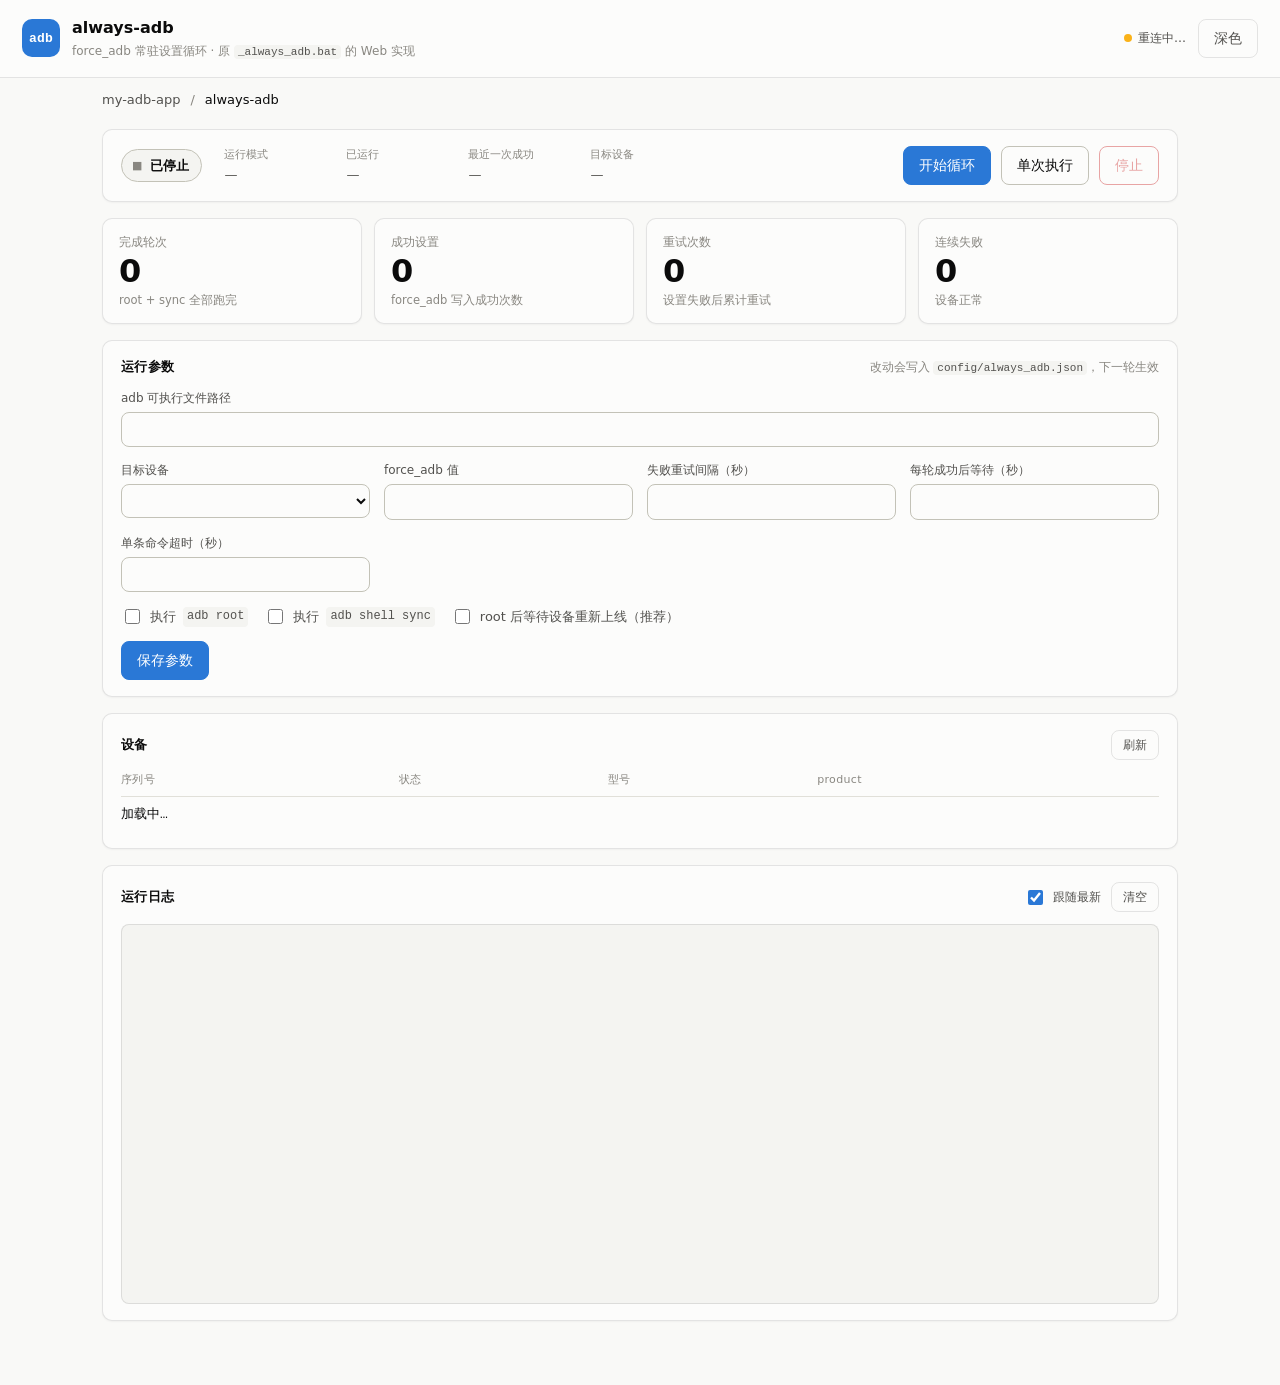
==== static/always-adb.html @ 348bc4cc "Initialize ADB Tool Studio" ====
<!doctype html>
<html lang="zh-CN" data-theme="">
<head>
<meta charset="utf-8">
<meta name="viewport" content="width=device-width, initial-scale=1">
<title>always-adb · my-adb-app</title>
<link rel="stylesheet" href="/static/style.css">
</head>
<body>

<header class="topbar">
  <div class="brand">
    <a class="brand-mark" href="/" aria-label="返回首页">adb</a>
    <div class="brand-text">
      <h1>always-adb</h1>
      <p class="sub">force_adb 常驻设置循环 · 原 <code>_always_adb.bat</code> 的 Web 实现</p>
    </div>
  </div>
  <div class="topbar-right">
    <span id="conn" class="conn" data-state="connecting">
      <span class="conn-dot" aria-hidden="true"></span><span id="conn-text">连接中…</span>
    </span>
    <button id="theme" class="btn ghost" type="button" aria-label="切换浅色/深色主题">深色</button>
  </div>
</header>

<nav class="crumb">
  <a href="/">my-adb-app</a>
  <span class="sep">/</span>
  <span>always-adb</span>
</nav>

<main>

  <section class="card status-card">
    <div class="status-main">
      <span id="badge" class="badge" data-tone="idle" aria-live="polite">
        <span class="badge-icon" aria-hidden="true">■</span><span class="badge-text">已停止</span>
      </span>
      <dl class="meta">
        <div><dt>运行模式</dt><dd id="meta-mode">—</dd></div>
        <div><dt>已运行</dt><dd id="meta-uptime">—</dd></div>
        <div><dt>最近一次成功</dt><dd id="meta-last">—</dd></div>
        <div><dt>目标设备</dt><dd id="meta-target">—</dd></div>
      </dl>
    </div>
    <div class="actions">
      <button id="btn-start" class="btn primary" type="button">开始循环</button>
      <button id="btn-once" class="btn" type="button">单次执行</button>
      <button id="btn-stop" class="btn danger" type="button" disabled>停止</button>
    </div>
  </section>

  <section class="kpis" aria-label="运行统计">
    <div class="kpi">
      <span class="kpi-label">完成轮次</span>
      <span class="kpi-value" id="kpi-rounds">0</span>
      <span class="kpi-hint">root + sync 全部跑完</span>
    </div>
    <div class="kpi">
      <span class="kpi-label">成功设置</span>
      <span class="kpi-value" id="kpi-ok">0</span>
      <span class="kpi-hint">force_adb 写入成功次数</span>
    </div>
    <div class="kpi">
      <span class="kpi-label">重试次数</span>
      <span class="kpi-value" id="kpi-retries">0</span>
      <span class="kpi-hint">设置失败后累计重试</span>
    </div>
    <div class="kpi" id="kpi-fail-tile">
      <span class="kpi-label">连续失败</span>
      <span class="kpi-value" id="kpi-fails">0</span>
      <span class="kpi-hint" id="kpi-fails-hint">设备正常</span>
    </div>
  </section>

  <section class="card">
    <div class="card-head">
      <h2>运行参数</h2>
      <span class="card-note">改动会写入 <code>config/always_adb.json</code>，下一轮生效</span>
    </div>
    <form id="config-form" class="config-grid">
      <label class="field span-2">
        <span class="field-label">adb 可执行文件路径</span>
        <input id="cfg-adb" type="text" autocomplete="off" spellcheck="false">
      </label>

      <label class="field">
        <span class="field-label">目标设备</span>
        <select id="cfg-serial"></select>
      </label>

      <label class="field">
        <span class="field-label">force_adb 值</span>
        <input id="cfg-value" type="text" inputmode="numeric" autocomplete="off">
      </label>

      <label class="field">
        <span class="field-label">失败重试间隔（秒）</span>
        <input id="cfg-retry" type="number" min="0.1" max="600" step="0.1">
      </label>

      <label class="field">
        <span class="field-label">每轮成功后等待（秒）</span>
        <input id="cfg-wait" type="number" min="0" max="86400" step="1">
      </label>

      <label class="field">
        <span class="field-label">单条命令超时（秒）</span>
        <input id="cfg-timeout" type="number" min="1" max="3600" step="1">
      </label>

      <div class="field checks span-2">
        <label class="check"><input id="cfg-doroot" type="checkbox"> 执行 <code>adb root</code></label>
        <label class="check"><input id="cfg-dosync" type="checkbox"> 执行 <code>adb shell sync</code></label>
        <label class="check"><input id="cfg-waitroot" type="checkbox"> root 后等待设备重新上线（推荐）</label>
      </div>

      <div class="form-actions span-2">
        <button class="btn primary" type="submit">保存参数</button>
        <span id="cfg-status" class="form-status" role="status"></span>
      </div>
    </form>
  </section>

  <section class="card">
    <div class="card-head">
      <h2>设备</h2>
      <button id="btn-refresh" class="btn ghost small" type="button">刷新</button>
    </div>
    <div class="table-wrap">
      <table class="devices">
        <thead>
          <tr><th>序列号</th><th>状态</th><th>型号</th><th>product</th></tr>
        </thead>
        <tbody id="device-rows">
          <tr><td colspan="4" class="empty">加载中…</td></tr>
        </tbody>
      </table>
    </div>
  </section>

  <section class="card log-card">
    <div class="card-head">
      <h2>运行日志</h2>
      <div class="card-tools">
        <label class="check small"><input id="follow" type="checkbox" checked> 跟随最新</label>
        <button id="btn-clear" class="btn ghost small" type="button">清空</button>
      </div>
    </div>
    <div id="log" class="log" role="log" aria-label="运行日志"></div>
  </section>

</main>

<script src="/static/common.js"></script>
<script src="/static/always-adb.js"></script>
</body>
</html>
---- static/style.css ----
/* my-adb-app
   配色取自已验证的数据可视化调色板：状态色（good/warning/critical）固定不随主题变，
   且永远与图标 + 文字一起出现 —— 绝不只靠颜色表意。 */

:root {
  color-scheme: light;

  --plane:        #f9f9f7;
  --surface:      #fcfcfb;
  --surface-sunk: #f4f4f1;

  --ink:          #0b0b0b;
  --ink-2:        #52514e;
  --ink-muted:    #898781;

  --hairline:     rgba(11, 11, 11, 0.10);
  --gridline:     #e1e0d9;
  --baseline:     #c3c2b7;

  --accent:       #2a78d6;
  --accent-wash:  rgba(42, 120, 214, 0.10);
  --success-ink:  #006300;

  /* 状态色：固定，不参与主题切换 */
  --good:         #0ca30c;
  --warning:      #fab219;
  --serious:      #ec835a;
  --critical:     #d03b3b;

  --radius:      10px;
  --shadow:      0 1px 2px rgba(11, 11, 11, 0.04);

  --font: system-ui, -apple-system, "Segoe UI", "Noto Sans CJK SC",
          "Microsoft YaHei", sans-serif;
  --mono: ui-monospace, SFMono-Regular, Menlo, Consolas, "Courier New", monospace;
}

@media (prefers-color-scheme: dark) {
  :root:where(:not([data-theme="light"])) {
    color-scheme: dark;
    --plane:        #0d0d0d;
    --surface:      #1a1a19;
    --surface-sunk: #131312;
    --ink:          #f0efec;
    --ink-2:        #c3c2b7;
    --ink-muted:    #898781;
    --hairline:     rgba(255, 255, 255, 0.10);
    --gridline:     #2c2c2a;
    --baseline:     #383835;
    --accent:       #3987e5;
    --accent-wash:  rgba(57, 135, 229, 0.16);
    --success-ink:  #0ca30c;
    --shadow:       none;
  }
}

:root[data-theme="dark"] {
  color-scheme: dark;
  --plane:        #0d0d0d;
  --surface:      #1a1a19;
  --surface-sunk: #131312;
  --ink:          #f0efec;
  --ink-2:        #c3c2b7;
  --ink-muted:    #898781;
  --hairline:     rgba(255, 255, 255, 0.10);
  --gridline:     #2c2c2a;
  --baseline:     #383835;
  --accent:       #3987e5;
  --accent-wash:  rgba(57, 135, 229, 0.16);
  --success-ink:  #0ca30c;
  --shadow:       none;
}

* { box-sizing: border-box; }
html, body { height: 100%; }

body {
  margin: 0;
  background: var(--plane);
  color: var(--ink);
  font-family: var(--font);
  font-size: 14px;
  line-height: 1.5;
  -webkit-font-smoothing: antialiased;
}

code {
  font-family: var(--mono);
  font-size: 0.92em;
  padding: 1px 4px;
  border-radius: 4px;
  background: var(--surface-sunk);
  color: var(--ink-2);
}

a { color: var(--accent); }

/* ---------- 顶栏 ---------- */

.topbar {
  display: flex;
  align-items: center;
  justify-content: space-between;
  gap: 16px;
  flex-wrap: wrap;
  padding: 16px 22px;
  background: var(--surface);
  border-bottom: 1px solid var(--hairline);
  position: sticky;
  top: 0;
  z-index: 10;
}

.brand { display: flex; align-items: center; gap: 12px; }

.brand-mark {
  display: grid;
  place-items: center;
  width: 38px; height: 38px;
  border-radius: var(--radius);
  background: var(--accent);
  color: #fff;
  font: 600 13px/1 var(--mono);
  letter-spacing: 0.02em;
  text-decoration: none;
}

.brand-text h1 { margin: 0; font-size: 16px; font-weight: 600; }
.brand-text .sub { margin: 2px 0 0; color: var(--ink-muted); font-size: 12px; }

.topbar-right { display: flex; align-items: center; gap: 12px; }

.conn {
  display: inline-flex; align-items: center; gap: 6px;
  font-size: 12px; color: var(--ink-2);
}
.conn-dot { width: 8px; height: 8px; border-radius: 50%; background: var(--ink-muted); }
.conn[data-state="open"] .conn-dot { background: var(--good); }
.conn[data-state="connecting"] .conn-dot,
.conn[data-state="retry"] .conn-dot { background: var(--warning); }

/* 二级页面的返回条 */
.crumb {
  display: flex; align-items: center; gap: 10px;
  padding: 12px 22px 0;
  max-width: 1120px;
  margin: 0 auto;
  font-size: 13px;
}
.crumb a { color: var(--ink-2); text-decoration: none; }
.crumb a:hover { color: var(--accent); text-decoration: underline; }
.crumb .sep { color: var(--ink-muted); }

/* ---------- 布局 ---------- */

main {
  max-width: 1120px;
  margin: 0 auto;
  padding: 20px 22px 64px;
  display: grid;
  gap: 16px;
}

.card {
  background: var(--surface);
  border: 1px solid var(--hairline);
  border-radius: var(--radius);
  box-shadow: var(--shadow);
  padding: 16px 18px;
}

.card-head {
  display: flex; align-items: center; justify-content: space-between;
  gap: 12px; flex-wrap: wrap; margin-bottom: 12px;
}
.card-head h2 { margin: 0; font-size: 13px; font-weight: 600; letter-spacing: 0.02em; }
.card-note { font-size: 12px; color: var(--ink-muted); }
.card-tools { display: flex; align-items: center; gap: 10px; }

/* ---------- 一级页面：功能卡片 ---------- */

.hero { padding: 4px 2px 0; }
.hero h2 { margin: 0 0 4px; font-size: 19px; font-weight: 600; }
.hero p { margin: 0; color: var(--ink-muted); font-size: 13px; }

.tools {
  display: grid;
  grid-template-columns: repeat(auto-fit, minmax(320px, 1fr));
  gap: 14px;
  align-items: start;
}

.tool-card {
  background: var(--surface);
  border: 1px solid var(--hairline);
  border-radius: var(--radius);
  box-shadow: var(--shadow);
  padding: 16px 18px 14px;
  display: flex; flex-direction: column; gap: 10px;
}

.tool-head { display: flex; align-items: center; gap: 10px; }
.tool-glyph {
  display: grid; place-items: center;
  width: 32px; height: 32px; flex: none;
  border-radius: 8px;
  background: var(--accent-wash);
  color: var(--accent);
  font-size: 16px; font-weight: 600;
}
.tool-head h3 { margin: 0; font-size: 15px; font-weight: 600; flex: 1; }

.tool-desc { margin: 0; color: var(--ink-2); font-size: 13px; }
.tool-brief {
  margin: 0; color: var(--ink-muted); font-size: 12px;
  font-family: var(--mono);
  overflow-wrap: anywhere;
}

.tool-actions { display: flex; gap: 8px; flex-wrap: wrap; margin-top: 2px; }

/* ---------- 徽标 ---------- */

.badge {
  display: inline-flex; align-items: center; gap: 8px;
  padding: 6px 12px 6px 10px;
  border-radius: 999px;
  border: 1px solid var(--baseline);
  background: var(--surface-sunk);
  font-weight: 600;
  white-space: nowrap;
  font-size: 13px;
}
.badge.small { padding: 3px 9px 3px 8px; font-size: 11.5px; font-weight: 500; }
.badge-icon { font-size: 11px; line-height: 1; color: var(--ink-muted); }

.badge[data-tone="running"] { border-color: var(--good); background: rgba(12, 163, 12, 0.10); }
.badge[data-tone="running"] .badge-icon { color: var(--good); }
.badge[data-tone="warn"] { border-color: var(--warning); background: rgba(250, 178, 25, 0.14); }
.badge[data-tone="warn"] .badge-icon { color: var(--warning); }
.badge[data-tone="error"] { border-color: var(--critical); background: rgba(208, 59, 59, 0.10); }
.badge[data-tone="error"] .badge-icon { color: var(--critical); }

/* ---------- 状态卡 ---------- */

.status-card {
  display: flex; align-items: center; justify-content: space-between;
  gap: 20px; flex-wrap: wrap;
}
.status-main { display: flex; align-items: center; gap: 22px; flex-wrap: wrap; }

.meta { display: flex; gap: 26px; flex-wrap: wrap; margin: 0; }
.meta div { min-width: 96px; }
.meta dt { font-size: 11px; color: var(--ink-muted); margin-bottom: 2px; }
.meta dd { margin: 0; font-size: 13px; color: var(--ink-2); overflow-wrap: anywhere; }

.actions { display: flex; gap: 10px; flex-wrap: wrap; }

/* ---------- 按钮 ---------- */

.btn {
  appearance: none;
  font: inherit;
  font-weight: 500;
  padding: 8px 15px;
  border-radius: 8px;
  border: 1px solid var(--baseline);
  background: var(--surface);
  color: var(--ink);
  cursor: pointer;
  text-decoration: none;
  display: inline-flex; align-items: center; gap: 6px;
  transition: background 0.12s ease, border-color 0.12s ease, opacity 0.12s ease;
}
.btn:hover:not(:disabled) { background: var(--surface-sunk); }
.btn:disabled { opacity: 0.45; cursor: not-allowed; }
.btn:focus-visible { outline: 2px solid var(--accent); outline-offset: 2px; }

.btn.primary { background: var(--accent); border-color: var(--accent); color: #fff; }
.btn.primary:hover:not(:disabled) { filter: brightness(1.08); background: var(--accent); }

.btn.danger { color: var(--critical); border-color: var(--critical); }
.btn.danger:hover:not(:disabled) { background: rgba(208, 59, 59, 0.10); }

.btn.ghost { background: transparent; border-color: var(--hairline); color: var(--ink-2); }
.btn.ghost:hover:not(:disabled) { background: var(--surface-sunk); }

.btn.small { padding: 5px 11px; font-size: 12px; }

/* ---------- KPI ---------- */

.kpis {
  display: grid;
  grid-template-columns: repeat(auto-fit, minmax(180px, 1fr));
  gap: 12px;
}

.kpi {
  background: var(--surface);
  border: 1px solid var(--hairline);
  border-radius: var(--radius);
  box-shadow: var(--shadow);
  padding: 14px 16px;
  display: flex; flex-direction: column; gap: 2px;
}
.kpi-label { font-size: 12px; color: var(--ink-muted); }
.kpi-value { font-size: 32px; font-weight: 600; line-height: 1.15; letter-spacing: -0.01em; }
.kpi-hint { font-size: 11.5px; color: var(--ink-muted); }

/* 值是时间而不是数字时，用不着巨大的字号 */
.kpi-time { font-size: 19px; font-variant-numeric: tabular-nums; padding: 6px 0; }

.kpi[data-tone="warning"] .kpi-value { color: var(--warning); }
.kpi[data-tone="critical"] .kpi-value { color: var(--critical); }

/* ---------- 表单 ---------- */

.config-grid {
  display: grid;
  grid-template-columns: repeat(auto-fit, minmax(240px, 1fr));
  gap: 14px;
}
.span-2 { grid-column: 1 / -1; }

.field { display: flex; flex-direction: column; gap: 5px; min-width: 0; }
.field-label { font-size: 12px; color: var(--ink-2); }
.field-note { font-size: 11.5px; color: var(--ink-muted); }

input[type="text"], input[type="number"], select {
  font: inherit;
  color: var(--ink);
  background: var(--surface);
  border: 1px solid var(--baseline);
  border-radius: 8px;
  padding: 7px 10px;
  min-width: 0;
}
input[type="text"], input[type="number"] { font-family: var(--mono); font-size: 13px; }
input:focus-visible, select:focus-visible {
  outline: 2px solid var(--accent); outline-offset: 1px; border-color: var(--accent);
}

.checks { flex-direction: row; flex-wrap: wrap; gap: 16px; }
.check {
  display: inline-flex; align-items: center; gap: 7px;
  font-size: 13px; color: var(--ink-2); cursor: pointer;
}
.check.small { font-size: 12px; }
.check input { accent-color: var(--accent); width: 15px; height: 15px; }

.form-actions { display: flex; align-items: center; gap: 12px; flex-wrap: wrap; }
.form-status { font-size: 12px; color: var(--success-ink); }
.form-status[data-tone="error"] { color: var(--critical); }

/* ---------- 命令行预览 ---------- */

.cmdbox {
  background: var(--surface-sunk);
  border: 1px solid var(--hairline);
  border-radius: 8px;
  padding: 11px 13px;
  font-family: var(--mono);
  font-size: 12.5px;
  line-height: 1.6;
  color: var(--ink-2);
  overflow-x: auto;
  white-space: pre-wrap;
  overflow-wrap: anywhere;
  margin: 0;
}
.cmd-row { display: flex; align-items: flex-start; gap: 12px; }
.cmd-row .cmdbox { flex: 1; min-width: 0; }
.cmd-warn { color: var(--ink-muted); font-size: 12px; margin: 8px 0 0; }

/* ---------- 设备表 ---------- */

.table-wrap { overflow-x: auto; }
table.devices { width: 100%; border-collapse: collapse; font-size: 13px; }
table.devices th {
  text-align: left; font-weight: 500; font-size: 11px; letter-spacing: 0.03em;
  color: var(--ink-muted); padding: 0 12px 7px 0;
  border-bottom: 1px solid var(--gridline);
  white-space: nowrap;
}
table.devices td {
  padding: 8px 12px 8px 0;
  border-bottom: 1px solid var(--gridline);
  color: var(--ink-2);
  white-space: nowrap;
}
table.devices tr:last-child td { border-bottom: 0; }
table.devices td:first-child { font-family: var(--mono); color: var(--ink); }
td.empty { color: var(--ink-muted); }

.dev-state { display: inline-flex; align-items: center; gap: 6px; }
.dev-state .dot { width: 8px; height: 8px; border-radius: 50%; background: var(--ink-muted); flex: none; }
.dev-state[data-state="device"] .dot { background: var(--good); }
.dev-state[data-state="unauthorized"] .dot { background: var(--critical); }
.dev-state[data-state="offline"] .dot { background: var(--serious); }

/* ---------- 日志 ---------- */

.log-card { display: flex; flex-direction: column; }
.log {
  background: var(--surface-sunk);
  border: 1px solid var(--hairline);
  border-radius: 8px;
  padding: 10px 12px;
  height: 380px;
  overflow-y: auto;
  font-family: var(--mono);
  font-size: 12.5px;
  line-height: 1.65;
}

.line { display: flex; gap: 9px; align-items: baseline; }
.line .ts { color: var(--ink-muted); font-variant-numeric: tabular-nums; flex: none; }

.tag {
  display: inline-flex; align-items: center; gap: 5px;
  flex: none; width: 58px; color: var(--ink-muted);
}
.tag::before {
  content: ""; width: 7px; height: 7px; border-radius: 2px;
  background: currentColor; flex: none;
}

.line .msg { color: var(--ink-2); white-space: pre-wrap; overflow-wrap: anywhere; }

.line[data-level="cmd"]  .tag { color: var(--accent); }
.line[data-level="ok"]   .tag { color: var(--good); }
.line[data-level="warn"] .tag { color: var(--warning); }
.line[data-level="err"]  .tag { color: var(--critical); }

.line[data-level="cmd"]  .msg { color: var(--ink-muted); }
.line[data-level="ok"]   .msg { color: var(--ink); }
.line[data-level="warn"] .msg { color: var(--ink); }
.line[data-level="err"]  .msg { color: var(--ink); font-weight: 500; }

@media (max-width: 720px) {
  .tag { width: auto; }
  .tag .tag-text { display: none; }
  .meta { gap: 18px; }
  .kpi-value { font-size: 27px; }
}
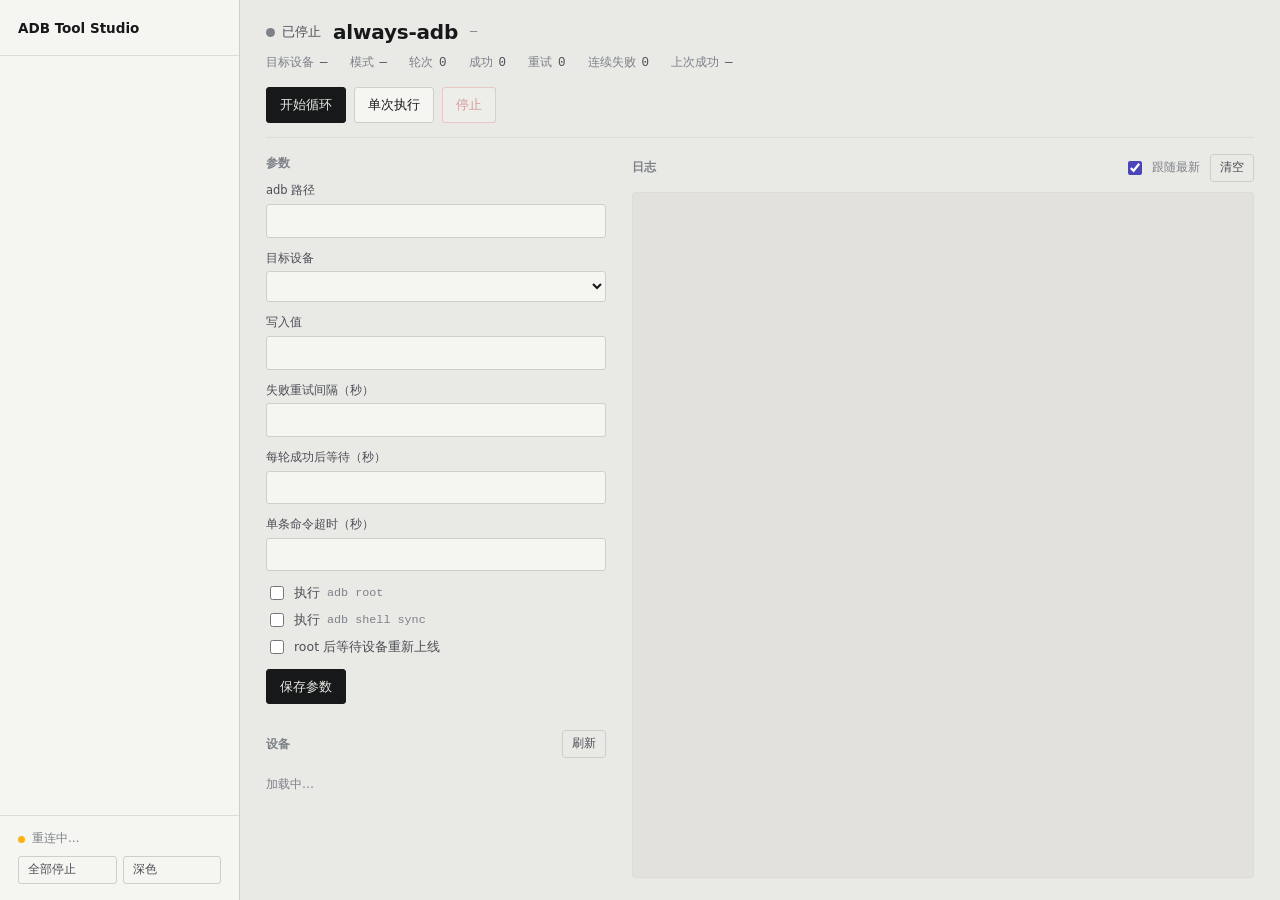
==== commit 207ed16f: "Optimize page effects" ====
--- a/static/always-adb.html
+++ b/static/always-adb.html
@@ -3,157 +3,125 @@
 <head>
 <meta charset="utf-8">
 <meta name="viewport" content="width=device-width, initial-scale=1">
-<title>always-adb · my-adb-app</title>
+<title>always-adb · ADB Tool Studio</title>
 <link rel="stylesheet" href="/static/style.css">
 </head>
-<body>
+<body data-tool="always_adb">
 
-<header class="topbar">
-  <div class="brand">
-    <a class="brand-mark" href="/" aria-label="返回首页">adb</a>
-    <div class="brand-text">
-      <h1>always-adb</h1>
-      <p class="sub">force_adb 常驻设置循环 · 原 <code>_always_adb.bat</code> 的 Web 实现</p>
-    </div>
-  </div>
-  <div class="topbar-right">
-    <span id="conn" class="conn" data-state="connecting">
-      <span class="conn-dot" aria-hidden="true"></span><span id="conn-text">连接中…</span>
-    </span>
-    <button id="theme" class="btn ghost" type="button" aria-label="切换浅色/深色主题">深色</button>
-  </div>
-</header>
+<div class="app">
 
-<nav class="crumb">
-  <a href="/">my-adb-app</a>
-  <span class="sep">/</span>
-  <span>always-adb</span>
-</nav>
+  <aside class="sidebar" id="sidebar"></aside>
 
-<main>
+  <main class="main">
 
-  <section class="card status-card">
-    <div class="status-main">
-      <span id="badge" class="badge" data-tone="idle" aria-live="polite">
-        <span class="badge-icon" aria-hidden="true">■</span><span class="badge-text">已停止</span>
-      </span>
-      <dl class="meta">
-        <div><dt>运行模式</dt><dd id="meta-mode">—</dd></div>
-        <div><dt>已运行</dt><dd id="meta-uptime">—</dd></div>
-        <div><dt>最近一次成功</dt><dd id="meta-last">—</dd></div>
-        <div><dt>目标设备</dt><dd id="meta-target">—</dd></div>
-      </dl>
-    </div>
-    <div class="actions">
-      <button id="btn-start" class="btn primary" type="button">开始循环</button>
-      <button id="btn-once" class="btn" type="button">单次执行</button>
-      <button id="btn-stop" class="btn danger" type="button" disabled>停止</button>
-    </div>
-  </section>
-
-  <section class="kpis" aria-label="运行统计">
-    <div class="kpi">
-      <span class="kpi-label">完成轮次</span>
-      <span class="kpi-value" id="kpi-rounds">0</span>
-      <span class="kpi-hint">root + sync 全部跑完</span>
-    </div>
-    <div class="kpi">
-      <span class="kpi-label">成功设置</span>
-      <span class="kpi-value" id="kpi-ok">0</span>
-      <span class="kpi-hint">force_adb 写入成功次数</span>
-    </div>
-    <div class="kpi">
-      <span class="kpi-label">重试次数</span>
-      <span class="kpi-value" id="kpi-retries">0</span>
-      <span class="kpi-hint">设置失败后累计重试</span>
-    </div>
-    <div class="kpi" id="kpi-fail-tile">
-      <span class="kpi-label">连续失败</span>
-      <span class="kpi-value" id="kpi-fails">0</span>
-      <span class="kpi-hint" id="kpi-fails-hint">设备正常</span>
-    </div>
-  </section>
-
-  <section class="card">
-    <div class="card-head">
-      <h2>运行参数</h2>
-      <span class="card-note">改动会写入 <code>config/always_adb.json</code>，下一轮生效</span>
-    </div>
-    <form id="config-form" class="config-grid">
-      <label class="field span-2">
-        <span class="field-label">adb 可执行文件路径</span>
-        <input id="cfg-adb" type="text" autocomplete="off" spellcheck="false">
-      </label>
-
-      <label class="field">
-        <span class="field-label">目标设备</span>
-        <select id="cfg-serial"></select>
-      </label>
-
-      <label class="field">
-        <span class="field-label">force_adb 值</span>
-        <input id="cfg-value" type="text" inputmode="numeric" autocomplete="off">
-      </label>
-
-      <label class="field">
-        <span class="field-label">失败重试间隔（秒）</span>
-        <input id="cfg-retry" type="number" min="0.1" max="600" step="0.1">
-      </label>
-
-      <label class="field">
-        <span class="field-label">每轮成功后等待（秒）</span>
-        <input id="cfg-wait" type="number" min="0" max="86400" step="1">
-      </label>
-
-      <label class="field">
-        <span class="field-label">单条命令超时（秒）</span>
-        <input id="cfg-timeout" type="number" min="1" max="3600" step="1">
-      </label>
-
-      <div class="field checks span-2">
-        <label class="check"><input id="cfg-doroot" type="checkbox"> 执行 <code>adb root</code></label>
-        <label class="check"><input id="cfg-dosync" type="checkbox"> 执行 <code>adb shell sync</code></label>
-        <label class="check"><input id="cfg-waitroot" type="checkbox"> root 后等待设备重新上线（推荐）</label>
+    <header class="nameplate">
+      <div class="nameplate-top">
+        <span id="badge" class="badge" data-tone="idle" aria-live="polite">
+          <span class="badge-icon" aria-hidden="true">■</span><span class="badge-text">已停止</span>
+        </span>
+        <h1>always-adb</h1>
+        <span class="uptime" id="meta-uptime">—</span>
       </div>
 
-      <div class="form-actions span-2">
-        <button class="btn primary" type="submit">保存参数</button>
-        <span id="cfg-status" class="form-status" role="status"></span>
+      <div class="readout" role="group" aria-label="运行统计">
+        <span class="ro"><span class="ro-k">目标设备</span><span class="ro-v" id="meta-target">—</span></span>
+        <span class="ro"><span class="ro-k">模式</span><span class="ro-v" id="meta-mode">—</span></span>
+        <span class="ro"><span class="ro-k">轮次</span><span class="ro-v" id="kpi-rounds">0</span></span>
+        <span class="ro"><span class="ro-k">成功</span><span class="ro-v" id="kpi-ok">0</span></span>
+        <span class="ro"><span class="ro-k">重试</span><span class="ro-v" id="kpi-retries">0</span></span>
+        <span class="ro" id="kpi-fail-tile" data-tone="ok">
+          <span class="ro-k">连续失败</span><span class="ro-v" id="kpi-fails">0</span><span class="ro-note" id="kpi-fails-hint"></span>
+        </span>
+        <span class="ro"><span class="ro-k">上次成功</span><span class="ro-v" id="meta-last">—</span></span>
       </div>
-    </form>
-  </section>
 
-  <section class="card">
-    <div class="card-head">
-      <h2>设备</h2>
-      <button id="btn-refresh" class="btn ghost small" type="button">刷新</button>
+      <div class="actions">
+        <button id="btn-start" class="btn primary" type="button">开始循环</button>
+        <button id="btn-once" class="btn" type="button">单次执行</button>
+        <button id="btn-stop" class="btn danger" type="button" disabled>停止</button>
+      </div>
+    </header>
+
+    <div class="rule"></div>
+
+    <div class="workspace">
+
+      <section class="pane pane-params">
+
+        <div class="pane-head">
+          <h2 class="pane-title">参数</h2>
+        </div>
+
+        <form id="config-form" class="config-grid">
+          <label class="field span-2">
+            <span class="field-label">adb 路径</span>
+            <input id="cfg-adb" type="text" autocomplete="off" spellcheck="false">
+          </label>
+
+          <label class="field">
+            <span class="field-label">目标设备</span>
+            <select id="cfg-serial"></select>
+          </label>
+
+          <label class="field">
+            <span class="field-label">写入值</span>
+            <input id="cfg-value" type="text" inputmode="numeric" autocomplete="off">
+          </label>
+
+          <label class="field">
+            <span class="field-label">失败重试间隔（秒）</span>
+            <input id="cfg-retry" type="number" min="0.1" max="600" step="0.1">
+          </label>
+
+          <label class="field">
+            <span class="field-label">每轮成功后等待（秒）</span>
+            <input id="cfg-wait" type="number" min="0" max="86400" step="1">
+          </label>
+
+          <label class="field">
+            <span class="field-label">单条命令超时（秒）</span>
+            <input id="cfg-timeout" type="number" min="1" max="3600" step="1">
+          </label>
+
+          <div class="field checks span-2">
+            <label class="check"><input id="cfg-doroot" type="checkbox"> 执行 <code>adb root</code></label>
+            <label class="check"><input id="cfg-dosync" type="checkbox"> 执行 <code>adb shell sync</code></label>
+            <label class="check"><input id="cfg-waitroot" type="checkbox"> root 后等待设备重新上线</label>
+          </div>
+
+          <div class="form-actions span-2">
+            <button class="btn primary" type="submit">保存参数</button>
+            <span id="cfg-status" class="form-status" role="status"></span>
+          </div>
+        </form>
+
+        <div class="pane-head">
+          <h2 class="pane-title">设备</h2>
+          <button id="btn-refresh" class="btn ghost small" type="button">刷新</button>
+        </div>
+        <ul id="device-list" class="devices" aria-label="已连接的设备">
+          <li class="dev-empty">加载中…</li>
+        </ul>
+
+      </section>
+
+      <section class="pane pane-log">
+        <div class="pane-head">
+          <h2 class="pane-title">日志</h2>
+          <div class="pane-tools">
+            <label class="check small"><input id="follow" type="checkbox" checked> 跟随最新</label>
+            <button id="btn-clear" class="btn ghost small" type="button">清空</button>
+          </div>
+        </div>
+        <div id="log" class="log" role="log" aria-label="运行日志"></div>
+      </section>
+
     </div>
-    <div class="table-wrap">
-      <table class="devices">
-        <thead>
-          <tr><th>序列号</th><th>状态</th><th>型号</th><th>product</th></tr>
-        </thead>
-        <tbody id="device-rows">
-          <tr><td colspan="4" class="empty">加载中…</td></tr>
-        </tbody>
-      </table>
-    </div>
-  </section>
-
-  <section class="card log-card">
-    <div class="card-head">
-      <h2>运行日志</h2>
-      <div class="card-tools">
-        <label class="check small"><input id="follow" type="checkbox" checked> 跟随最新</label>
-        <button id="btn-clear" class="btn ghost small" type="button">清空</button>
-      </div>
-    </div>
-    <div id="log" class="log" role="log" aria-label="运行日志"></div>
-  </section>
-
-</main>
+  </main>
+</div>
 
 <script src="/static/common.js"></script>
+<script src="/static/shell.js"></script>
 <script src="/static/always-adb.js"></script>
 </body>
 </html>
--- a/static/style.css
+++ b/static/style.css
@@ -1,34 +1,45 @@
-/* my-adb-app
-   配色取自已验证的数据可视化调色板：状态色（good/warning/critical）固定不随主题变，
-   且永远与图标 + 文字一起出现 —— 绝不只靠颜色表意。 */
+/* ADB Tool Studio
+ *
+ * 界面模型是「一块机架面板」，不是一堆卡片：
+ *   侧边栏 = 两个通道的实时读数（灯 + 状态 + 时长）
+ *   右侧   = 当前通道：铭牌 → 参数 | 日志
+ *
+ * 一条硬规则：颜色只用来表示状态。链接、按钮、焦点框全走墨色，
+ * 页面上唯一的饱和色就是指示灯。强调色只出现在三处：链接、焦点、当前通道。
+ *
+ * 状态色固定，不随主题变；它们永远和文字一起出现，绝不只靠颜色表意。
+ */
 
 :root {
   color-scheme: light;
 
-  --plane:        #f9f9f7;
-  --surface:      #fcfcfb;
-  --surface-sunk: #f4f4f1;
-
-  --ink:          #0b0b0b;
-  --ink-2:        #52514e;
-  --ink-muted:    #898781;
-
-  --hairline:     rgba(11, 11, 11, 0.10);
-  --gridline:     #e1e0d9;
-  --baseline:     #c3c2b7;
-
-  --accent:       #2a78d6;
-  --accent-wash:  rgba(42, 120, 214, 0.10);
-  --success-ink:  #006300;
-
-  /* 状态色：固定，不参与主题切换 */
-  --good:         #0ca30c;
-  --warning:      #fab219;
-  --serious:      #ec835a;
-  --critical:     #d03b3b;
-
-  --radius:      10px;
-  --shadow:      0 1px 2px rgba(11, 11, 11, 0.04);
+  /* 面板 / 凹槽 / 刻线 */
+  --plane:      #e9e9e6;
+  --surface:    #f5f5f2;
+  --sunk:       #e2e1dc;
+  --rule:       #cfcfc9;
+  --rule-2:     #dedcd6;
+
+  --ink:        #17181a;
+  --ink-2:      #4b4e54;
+  --ink-3:      #7d8188;
+
+  --accent:      #4a45b8;
+  --accent-wash: rgba(74, 69, 184, 0.10);
+
+  /* 状态灯的填充色（图形，只需 3:1） */
+  --good:     #0ca30c;
+  --warning:  #fab219;
+  --serious:  #ec835a;
+  --critical: #d03b3b;
+
+  /* 状态文字色（小字，需要 4.5:1，所以比灯更暗/更深一档） */
+  --good-ink: #0a7a0a;
+  --warn-ink: #8a5a00;
+  --crit-ink: #b02828;
+
+  --radius: 3px;
+  --sidebar-w: 240px;
 
   --font: system-ui, -apple-system, "Segoe UI", "Noto Sans CJK SC",
           "Microsoft YaHei", sans-serif;
@@ -38,38 +49,40 @@
 @media (prefers-color-scheme: dark) {
   :root:where(:not([data-theme="light"])) {
     color-scheme: dark;
-    --plane:        #0d0d0d;
-    --surface:      #1a1a19;
-    --surface-sunk: #131312;
-    --ink:          #f0efec;
-    --ink-2:        #c3c2b7;
-    --ink-muted:    #898781;
-    --hairline:     rgba(255, 255, 255, 0.10);
-    --gridline:     #2c2c2a;
-    --baseline:     #383835;
-    --accent:       #3987e5;
-    --accent-wash:  rgba(57, 135, 229, 0.16);
-    --success-ink:  #0ca30c;
-    --shadow:       none;
+    --plane:      #131417;
+    --surface:    #1b1d21;
+    --sunk:       #0e0f11;
+    --rule:       #2a2d33;
+    --rule-2:     #23262b;
+    --ink:        #e8e9ea;
+    --ink-2:      #a2a6ad;
+    --ink-3:      #6c727b;
+    --accent:      #6c6fd8;
+    --accent-wash: rgba(108, 111, 216, 0.14);
+    --good-ink: #4bd04b;
+    --warn-ink: #f5c451;
+    --crit-ink: #f0736f;
   }
 }
 
 :root[data-theme="dark"] {
   color-scheme: dark;
-  --plane:        #0d0d0d;
-  --surface:      #1a1a19;
-  --surface-sunk: #131312;
-  --ink:          #f0efec;
-  --ink-2:        #c3c2b7;
-  --ink-muted:    #898781;
-  --hairline:     rgba(255, 255, 255, 0.10);
-  --gridline:     #2c2c2a;
-  --baseline:     #383835;
-  --accent:       #3987e5;
-  --accent-wash:  rgba(57, 135, 229, 0.16);
-  --success-ink:  #0ca30c;
-  --shadow:       none;
-}
+  --plane:      #131417;
+  --surface:    #1b1d21;
+  --sunk:       #0e0f11;
+  --rule:       #2a2d33;
+  --rule-2:     #23262b;
+  --ink:        #e8e9ea;
+  --ink-2:      #a2a6ad;
+  --ink-3:      #6c727b;
+  --accent:      #6c6fd8;
+  --accent-wash: rgba(108, 111, 216, 0.14);
+  --good-ink: #4bd04b;
+  --warn-ink: #f5c451;
+  --crit-ink: #f0736f;
+}
+
+/* ---------------------------------------------------------------- 基础 */
 
 * { box-sizing: border-box; }
 html, body { height: 100%; }
@@ -79,367 +92,510 @@
   background: var(--plane);
   color: var(--ink);
   font-family: var(--font);
-  font-size: 14px;
-  line-height: 1.5;
+  font-size: 13px;
+  line-height: 1.55;
   -webkit-font-smoothing: antialiased;
 }
 
+h1, h2, h3 { margin: 0; font-weight: 600; }
+
+code, kbd, pre {
+  font-family: var(--mono);
+  font-size: 0.94em;
+}
 code {
-  font-family: var(--mono);
-  font-size: 0.92em;
   padding: 1px 4px;
-  border-radius: 4px;
-  background: var(--surface-sunk);
-  color: var(--ink-2);
-}
-
-a { color: var(--accent); }
-
-/* ---------- 顶栏 ---------- */
-
-.topbar {
-  display: flex;
-  align-items: center;
-  justify-content: space-between;
-  gap: 16px;
-  flex-wrap: wrap;
-  padding: 16px 22px;
+  border-radius: var(--radius);
+  background: var(--sunk);
+  color: var(--ink-2);
+}
+
+a { color: var(--accent); text-underline-offset: 2px; }
+
+:focus-visible { outline: 2px solid var(--accent); outline-offset: 2px; }
+
+/* ---------------------------------------------------------------- 外壳 */
+
+.app {
+  display: grid;
+  grid-template-columns: var(--sidebar-w) minmax(0, 1fr);
+  height: 100vh;
+  overflow: hidden;
+}
+
+/* ---------------------------------------------------------------- 侧边栏 */
+
+.sidebar {
+  display: flex;
+  flex-direction: column;
+  min-height: 0;
   background: var(--surface);
-  border-bottom: 1px solid var(--hairline);
-  position: sticky;
-  top: 0;
-  z-index: 10;
-}
-
-.brand { display: flex; align-items: center; gap: 12px; }
-
-.brand-mark {
-  display: grid;
-  place-items: center;
-  width: 38px; height: 38px;
-  border-radius: var(--radius);
-  background: var(--accent);
-  color: #fff;
-  font: 600 13px/1 var(--mono);
-  letter-spacing: 0.02em;
+  border-right: 1px solid var(--rule);
+}
+
+.brand {
+  padding: 18px 18px 16px;
+  border-bottom: 1px solid var(--rule-2);
+}
+.brand-name {
+  display: block;
+  color: var(--ink);
+  font-size: 13.5px;
+  font-weight: 600;
   text-decoration: none;
-}
-
-.brand-text h1 { margin: 0; font-size: 16px; font-weight: 600; }
-.brand-text .sub { margin: 2px 0 0; color: var(--ink-muted); font-size: 12px; }
-
-.topbar-right { display: flex; align-items: center; gap: 12px; }
+  white-space: nowrap;
+  overflow: hidden;
+  text-overflow: ellipsis;
+}
+
+.chan-nav {
+  display: flex;
+  flex-direction: column;
+  padding: 8px 0;
+  overflow-y: auto;
+  flex: 1;
+  min-height: 0;
+}
+
+/* 一个通道 = 灯 + 名字 + 状态读数。整条可点，当前通道左侧有一道强调色。 */
+.chan {
+  display: flex;
+  align-items: center;
+  gap: 10px;
+  padding: 10px 18px;
+  color: var(--ink-2);
+  text-decoration: none;
+  border-left: 2px solid transparent;
+  transition: background 0.12s ease;/*nolint*/
+}
+.chan:hover { background: var(--plane); }
+.chan.is-active {
+  background: var(--plane);
+  border-left-color: var(--accent);
+}
+.chan.is-active .chan-name { color: var(--ink); }
+
+.chan-body { display: flex; flex-direction: column; min-width: 0; }
+.chan-name {
+  font-size: 13px;
+  font-weight: 500;
+  color: var(--ink-2);
+  white-space: nowrap;
+  overflow: hidden;
+  text-overflow: ellipsis;
+}
+.chan-meta {
+  font-size: 11.5px;
+  color: var(--ink-3);
+  white-space: nowrap;
+  overflow: hidden;
+  text-overflow: ellipsis;
+}
+.chan-glyph { display: none; font-size: 15px; color: var(--ink-3); }
+
+.sidebar-foot {
+  display: flex;
+  flex-direction: column;
+  gap: 8px;
+  padding: 14px 18px 16px;
+  border-top: 1px solid var(--rule-2);
+}
 
 .conn {
-  display: inline-flex; align-items: center; gap: 6px;
-  font-size: 12px; color: var(--ink-2);
-}
-.conn-dot { width: 8px; height: 8px; border-radius: 50%; background: var(--ink-muted); }
+  display: inline-flex;
+  align-items: center;
+  gap: 7px;
+  font-size: 11.5px;
+  color: var(--ink-3);
+}
+.conn-dot {
+  width: 7px; height: 7px; border-radius: 50%;
+  background: var(--ink-3);
+  flex: none;
+}
 .conn[data-state="open"] .conn-dot { background: var(--good); }
 .conn[data-state="connecting"] .conn-dot,
 .conn[data-state="retry"] .conn-dot { background: var(--warning); }
 
-/* 二级页面的返回条 */
-.crumb {
-  display: flex; align-items: center; gap: 10px;
-  padding: 12px 22px 0;
-  max-width: 1120px;
-  margin: 0 auto;
-  font-size: 13px;
-}
-.crumb a { color: var(--ink-2); text-decoration: none; }
-.crumb a:hover { color: var(--accent); text-decoration: underline; }
-.crumb .sep { color: var(--ink-muted); }
-
-/* ---------- 布局 ---------- */
-
-main {
-  max-width: 1120px;
-  margin: 0 auto;
-  padding: 20px 22px 64px;
+.sidebar-actions { display: flex; gap: 6px; }
+.sidebar-actions .btn { flex: 1; }
+
+/* ---------------------------------------------------------------- 指示灯 */
+
+.lamp {
+  width: 9px; height: 9px;
+  border-radius: 50%;
+  background: var(--ink-3);
+  flex: none;
+}
+.lamp[data-tone="running"] {
+  background: var(--good);
+  box-shadow: 0 0 0 3px rgba(12, 163, 12, 0.14);
+}
+.lamp[data-tone="warn"] { background: var(--warning); }
+.lamp[data-tone="error"] { background: var(--critical); }
+.lamp[data-tone="ok"] { background: var(--good); }
+
+/* ---------------------------------------------------------------- 主区 */
+
+.main {
+  display: flex;
+  flex-direction: column;
+  min-width: 0;
+  min-height: 0;
+  overflow: hidden;
+}
+
+/* 铭牌：名字 + 状态 + 一行读数 + 操作 */
+.nameplate { padding: 20px 26px 14px; }
+
+.nameplate-top {
+  display: flex;
+  align-items: center;
+  gap: 12px;
+  flex-wrap: wrap;
+}
+
+.nameplate h1 {
+  font-size: 20px;
+  line-height: 1.2;
+  letter-spacing: -0.01em;
+}
+
+.uptime {
+  font-family: var(--mono);
+  font-size: 12px;
+  color: var(--ink-3);
+  font-variant-numeric: tabular-nums;
+}
+
+.readout {
+  display: flex;
+  flex-wrap: wrap;
+  gap: 3px 22px;
+  margin-top: 10px;
+}
+.ro { display: inline-flex; align-items: baseline; gap: 6px; }
+.ro-k { font-size: 11.5px; color: var(--ink-3); }
+.ro-v {
+  font-family: var(--mono);
+  font-size: 12.5px;
+  color: var(--ink-2);
+  font-variant-numeric: tabular-nums;
+  overflow-wrap: anywhere;
+}
+.ro-note { font-size: 11.5px; color: var(--ink-3); }
+.ro-note:empty { display: none; }
+
+.ro[data-tone="warning"] .ro-v { color: var(--warn-ink); }
+.ro[data-tone="critical"] .ro-v { color: var(--crit-ink); font-weight: 600; }
+
+.actions { display: flex; gap: 8px; flex-wrap: wrap; margin-top: 14px; }
+
+/* 刻线：分区靠一条线，不靠一张卡片 */
+.rule {
+  height: 1px;
+  background: var(--rule-2);
+  margin: 0 26px;
+}
+
+/* ---------------------------------------------------------------- 工作区 */
+
+.workspace {
   display: grid;
-  gap: 16px;
-}
-
-.card {
-  background: var(--surface);
-  border: 1px solid var(--hairline);
-  border-radius: var(--radius);
-  box-shadow: var(--shadow);
-  padding: 16px 18px;
-}
-
-.card-head {
-  display: flex; align-items: center; justify-content: space-between;
-  gap: 12px; flex-wrap: wrap; margin-bottom: 12px;
-}
-.card-head h2 { margin: 0; font-size: 13px; font-weight: 600; letter-spacing: 0.02em; }
-.card-note { font-size: 12px; color: var(--ink-muted); }
-.card-tools { display: flex; align-items: center; gap: 10px; }
-
-/* ---------- 一级页面：功能卡片 ---------- */
-
-.hero { padding: 4px 2px 0; }
-.hero h2 { margin: 0 0 4px; font-size: 19px; font-weight: 600; }
-.hero p { margin: 0; color: var(--ink-muted); font-size: 13px; }
-
-.tools {
-  display: grid;
-  grid-template-columns: repeat(auto-fit, minmax(320px, 1fr));
-  gap: 14px;
-  align-items: start;
-}
-
-.tool-card {
-  background: var(--surface);
-  border: 1px solid var(--hairline);
-  border-radius: var(--radius);
-  box-shadow: var(--shadow);
-  padding: 16px 18px 14px;
-  display: flex; flex-direction: column; gap: 10px;
-}
-
-.tool-head { display: flex; align-items: center; gap: 10px; }
-.tool-glyph {
-  display: grid; place-items: center;
-  width: 32px; height: 32px; flex: none;
-  border-radius: 8px;
-  background: var(--accent-wash);
-  color: var(--accent);
-  font-size: 16px; font-weight: 600;
-}
-.tool-head h3 { margin: 0; font-size: 15px; font-weight: 600; flex: 1; }
-
-.tool-desc { margin: 0; color: var(--ink-2); font-size: 13px; }
-.tool-brief {
-  margin: 0; color: var(--ink-muted); font-size: 12px;
-  font-family: var(--mono);
-  overflow-wrap: anywhere;
-}
-
-.tool-actions { display: flex; gap: 8px; flex-wrap: wrap; margin-top: 2px; }
-
-/* ---------- 徽标 ---------- */
-
-.badge {
-  display: inline-flex; align-items: center; gap: 8px;
-  padding: 6px 12px 6px 10px;
-  border-radius: 999px;
-  border: 1px solid var(--baseline);
-  background: var(--surface-sunk);
+  grid-template-columns: 340px minmax(0, 1fr);
+  gap: 26px;
+  padding: 16px 26px 22px;
+  flex: 1;
+  min-height: 0;
+}
+
+.pane { min-width: 0; min-height: 0; }
+.pane-params { overflow-y: auto; }
+.pane-log { display: flex; flex-direction: column; }
+
+.pane-title {
+  font-size: 12px;
   font-weight: 600;
-  white-space: nowrap;
-  font-size: 13px;
-}
-.badge.small { padding: 3px 9px 3px 8px; font-size: 11.5px; font-weight: 500; }
-.badge-icon { font-size: 11px; line-height: 1; color: var(--ink-muted); }
-
-.badge[data-tone="running"] { border-color: var(--good); background: rgba(12, 163, 12, 0.10); }
-.badge[data-tone="running"] .badge-icon { color: var(--good); }
-.badge[data-tone="warn"] { border-color: var(--warning); background: rgba(250, 178, 25, 0.14); }
-.badge[data-tone="warn"] .badge-icon { color: var(--warning); }
-.badge[data-tone="error"] { border-color: var(--critical); background: rgba(208, 59, 59, 0.10); }
-.badge[data-tone="error"] .badge-icon { color: var(--critical); }
-
-/* ---------- 状态卡 ---------- */
-
-.status-card {
-  display: flex; align-items: center; justify-content: space-between;
-  gap: 20px; flex-wrap: wrap;
-}
-.status-main { display: flex; align-items: center; gap: 22px; flex-wrap: wrap; }
-
-.meta { display: flex; gap: 26px; flex-wrap: wrap; margin: 0; }
-.meta div { min-width: 96px; }
-.meta dt { font-size: 11px; color: var(--ink-muted); margin-bottom: 2px; }
-.meta dd { margin: 0; font-size: 13px; color: var(--ink-2); overflow-wrap: anywhere; }
-
-.actions { display: flex; gap: 10px; flex-wrap: wrap; }
-
-/* ---------- 按钮 ---------- */
+  color: var(--ink-3);
+  margin: 0 0 10px;
+}
+.pane-head .pane-title { margin-bottom: 0; }
+/* 参数区里第二个区块（设备）跟上面隔开 */
+.pane-params > * + .pane-head { margin-top: 26px; }
+
+/* ---------------------------------------------------------------- 按钮 */
 
 .btn {
   appearance: none;
   font: inherit;
+  font-size: 12.5px;
   font-weight: 500;
-  padding: 8px 15px;
-  border-radius: 8px;
-  border: 1px solid var(--baseline);
+  padding: 7px 13px;
+  border-radius: var(--radius);
+  border: 1px solid var(--rule);
   background: var(--surface);
   color: var(--ink);
   cursor: pointer;
   text-decoration: none;
-  display: inline-flex; align-items: center; gap: 6px;
+  display: inline-flex;
+  align-items: center;
+  gap: 6px;
+  white-space: nowrap;
   transition: background 0.12s ease, border-color 0.12s ease, opacity 0.12s ease;
 }
-.btn:hover:not(:disabled) { background: var(--surface-sunk); }
-.btn:disabled { opacity: 0.45; cursor: not-allowed; }
-.btn:focus-visible { outline: 2px solid var(--accent); outline-offset: 2px; }
-
-.btn.primary { background: var(--accent); border-color: var(--accent); color: #fff; }
-.btn.primary:hover:not(:disabled) { filter: brightness(1.08); background: var(--accent); }
-
-.btn.danger { color: var(--critical); border-color: var(--critical); }
+.btn:hover:not(:disabled) { background: var(--rule-2); }
+.btn:disabled { opacity: 0.4; cursor: not-allowed; }
+
+/* 主按钮是实心墨色 —— 像面板上亮起来的那个，而不是一块蓝色链接 */
+.btn.primary {
+  background: var(--ink);
+  border-color: var(--ink);
+  color: var(--plane);
+}
+.btn.primary:hover:not(:disabled) { background: var(--ink); opacity: 0.88; }
+
+.btn.danger { color: var(--crit-ink); border-color: rgba(208, 59, 59, 0.5); }
 .btn.danger:hover:not(:disabled) { background: rgba(208, 59, 59, 0.10); }
 
-.btn.ghost { background: transparent; border-color: var(--hairline); color: var(--ink-2); }
-.btn.ghost:hover:not(:disabled) { background: var(--surface-sunk); }
-
-.btn.small { padding: 5px 11px; font-size: 12px; }
-
-/* ---------- KPI ---------- */
-
-.kpis {
-  display: grid;
-  grid-template-columns: repeat(auto-fit, minmax(180px, 1fr));
-  gap: 12px;
-}
-
-.kpi {
-  background: var(--surface);
-  border: 1px solid var(--hairline);
-  border-radius: var(--radius);
-  box-shadow: var(--shadow);
-  padding: 14px 16px;
-  display: flex; flex-direction: column; gap: 2px;
-}
-.kpi-label { font-size: 12px; color: var(--ink-muted); }
-.kpi-value { font-size: 32px; font-weight: 600; line-height: 1.15; letter-spacing: -0.01em; }
-.kpi-hint { font-size: 11.5px; color: var(--ink-muted); }
-
-/* 值是时间而不是数字时，用不着巨大的字号 */
-.kpi-time { font-size: 19px; font-variant-numeric: tabular-nums; padding: 6px 0; }
-
-.kpi[data-tone="warning"] .kpi-value { color: var(--warning); }
-.kpi[data-tone="critical"] .kpi-value { color: var(--critical); }
-
-/* ---------- 表单 ---------- */
+.btn.ghost { background: transparent; border-color: var(--rule); color: var(--ink-2); }
+.btn.ghost:hover:not(:disabled) { background: var(--rule-2); }
+
+.btn.small { padding: 4px 9px; font-size: 11.5px; }
+
+/* ---------------------------------------------------------------- 徽标 */
+
+.badge {
+  display: inline-flex;
+  align-items: center;
+  gap: 7px;
+  font-size: 12.5px;
+  font-weight: 500;
+  color: var(--ink-2);
+  white-space: nowrap;
+}
+.badge-icon {
+  width: 9px; height: 9px;
+  border-radius: 50%;
+  background: var(--ink-3);
+  font-size: 0;            /* 字形不显示，只留这个圆 */
+  overflow: hidden;
+  flex: none;
+}
+.badge[data-tone="running"] .badge-icon { background: var(--good); box-shadow: 0 0 0 3px rgba(12, 163, 12, 0.14); }
+.badge[data-tone="warn"]    .badge-icon { background: var(--warning); }
+.badge[data-tone="error"]   .badge-icon { background: var(--critical); }
+
+/* ---------------------------------------------------------------- 表单 */
 
 .config-grid {
   display: grid;
-  grid-template-columns: repeat(auto-fit, minmax(240px, 1fr));
-  gap: 14px;
+  grid-template-columns: 1fr;
+  gap: 12px;
 }
 .span-2 { grid-column: 1 / -1; }
 
-.field { display: flex; flex-direction: column; gap: 5px; min-width: 0; }
-.field-label { font-size: 12px; color: var(--ink-2); }
-.field-note { font-size: 11.5px; color: var(--ink-muted); }
+.field { display: flex; flex-direction: column; gap: 4px; min-width: 0; }
+.field-label { font-size: 11.5px; color: var(--ink-2); }
 
 input[type="text"], input[type="number"], select {
   font: inherit;
+  font-size: 12.5px;
   color: var(--ink);
   background: var(--surface);
-  border: 1px solid var(--baseline);
-  border-radius: 8px;
-  padding: 7px 10px;
+  border: 1px solid var(--rule);
+  border-radius: var(--radius);
+  padding: 6px 9px;
   min-width: 0;
 }
-input[type="text"], input[type="number"] { font-family: var(--mono); font-size: 13px; }
+input[type="text"], input[type="number"] {
+  font-family: var(--mono);
+  font-variant-numeric: tabular-nums;
+}
 input:focus-visible, select:focus-visible {
-  outline: 2px solid var(--accent); outline-offset: 1px; border-color: var(--accent);
-}
-
-.checks { flex-direction: row; flex-wrap: wrap; gap: 16px; }
+  outline: 2px solid var(--accent);
+  outline-offset: 1px;
+  border-color: var(--accent);
+}
+
+.checks { display: flex; flex-direction: column; gap: 7px; }
 .check {
-  display: inline-flex; align-items: center; gap: 7px;
-  font-size: 13px; color: var(--ink-2); cursor: pointer;
-}
-.check.small { font-size: 12px; }
-.check input { accent-color: var(--accent); width: 15px; height: 15px; }
-
-.form-actions { display: flex; align-items: center; gap: 12px; flex-wrap: wrap; }
-.form-status { font-size: 12px; color: var(--success-ink); }
-.form-status[data-tone="error"] { color: var(--critical); }
-
-/* ---------- 命令行预览 ---------- */
-
+  display: inline-flex;
+  align-items: center;
+  gap: 7px;
+  font-size: 12.5px;
+  color: var(--ink-2);
+  cursor: pointer;
+}
+.check.small { font-size: 11.5px; color: var(--ink-3); }
+.check input { accent-color: var(--accent); width: 14px; height: 14px; flex: none; }
+.check code { background: transparent; padding: 0; color: var(--ink-3); }
+
+.form-actions { display: flex; align-items: center; gap: 10px; flex-wrap: wrap; }
+.form-status { font-size: 11.5px; color: var(--good-ink); }
+.form-status[data-tone="error"] { color: var(--crit-ink); }
+
+/* ---------------------------------------------------------------- 命令行 */
+
+.cmdbar {
+  display: flex;
+  align-items: flex-start;
+  gap: 10px;
+  padding: 0 26px 16px;
+}
 .cmdbox {
-  background: var(--surface-sunk);
-  border: 1px solid var(--hairline);
-  border-radius: 8px;
-  padding: 11px 13px;
+  flex: 1;
+  min-width: 0;
+  margin: 0;
+  padding: 9px 11px;
+  background: var(--sunk);
+  border: 1px solid var(--rule-2);
+  border-radius: var(--radius);
   font-family: var(--mono);
-  font-size: 12.5px;
+  font-size: 12px;
   line-height: 1.6;
   color: var(--ink-2);
-  overflow-x: auto;
   white-space: pre-wrap;
   overflow-wrap: anywhere;
-  margin: 0;
-}
-.cmd-row { display: flex; align-items: flex-start; gap: 12px; }
-.cmd-row .cmdbox { flex: 1; min-width: 0; }
-.cmd-warn { color: var(--ink-muted); font-size: 12px; margin: 8px 0 0; }
-
-/* ---------- 设备表 ---------- */
-
-.table-wrap { overflow-x: auto; }
-table.devices { width: 100%; border-collapse: collapse; font-size: 13px; }
-table.devices th {
-  text-align: left; font-weight: 500; font-size: 11px; letter-spacing: 0.03em;
-  color: var(--ink-muted); padding: 0 12px 7px 0;
-  border-bottom: 1px solid var(--gridline);
-  white-space: nowrap;
-}
-table.devices td {
-  padding: 8px 12px 8px 0;
-  border-bottom: 1px solid var(--gridline);
-  color: var(--ink-2);
-  white-space: nowrap;
-}
-table.devices tr:last-child td { border-bottom: 0; }
-table.devices td:first-child { font-family: var(--mono); color: var(--ink); }
-td.empty { color: var(--ink-muted); }
-
-.dev-state { display: inline-flex; align-items: center; gap: 6px; }
-.dev-state .dot { width: 8px; height: 8px; border-radius: 50%; background: var(--ink-muted); flex: none; }
-.dev-state[data-state="device"] .dot { background: var(--good); }
-.dev-state[data-state="unauthorized"] .dot { background: var(--critical); }
-.dev-state[data-state="offline"] .dot { background: var(--serious); }
-
-/* ---------- 日志 ---------- */
-
-.log-card { display: flex; flex-direction: column; }
+  overflow-x: auto;
+}
+.cmd-warn {
+  margin: -8px 26px 14px;
+  font-size: 11.5px;
+  color: var(--warn-ink);
+}
+
+/* ---------------------------------------------------------------- 设备 */
+
+.devices { list-style: none; margin: 0; padding: 0; }
+
+.dev {
+  display: flex;
+  align-items: center;
+  gap: 8px;
+  padding: 7px 0;
+  border-bottom: 1px solid var(--rule-2);
+  font-size: 12.5px;
+}
+.dev:last-child { border-bottom: 0; }
+.dev-serial { font-family: var(--mono); color: var(--ink); }
+.dev-state { font-size: 11.5px; color: var(--ink-3); }
+.dev-model { margin-left: auto; color: var(--ink-3); }
+.dev-empty { padding: 7px 0; font-size: 12px; color: var(--ink-3); }
+
+/* ---------------------------------------------------------------- 日志 */
+
+/* 一个区块的小标题行：左边标题，右边动作 */
+.pane-head {
+  display: flex;
+  align-items: center;
+  justify-content: space-between;
+  gap: 12px;
+  flex-wrap: wrap;
+  margin-bottom: 10px;
+}
+.pane-head .pane-title { margin: 0; }
+.pane-tools { display: flex; align-items: center; gap: 10px; }
+
 .log {
-  background: var(--surface-sunk);
-  border: 1px solid var(--hairline);
-  border-radius: 8px;
+  flex: 1;
+  min-height: 0;
+  overflow-y: auto;
+  background: var(--sunk);
+  border: 1px solid var(--rule-2);
+  border-radius: var(--radius);
   padding: 10px 12px;
-  height: 380px;
-  overflow-y: auto;
   font-family: var(--mono);
-  font-size: 12.5px;
-  line-height: 1.65;
-}
-
-.line { display: flex; gap: 9px; align-items: baseline; }
-.line .ts { color: var(--ink-muted); font-variant-numeric: tabular-nums; flex: none; }
-
-.tag {
-  display: inline-flex; align-items: center; gap: 5px;
-  flex: none; width: 58px; color: var(--ink-muted);
-}
-.tag::before {
-  content: ""; width: 7px; height: 7px; border-radius: 2px;
-  background: currentColor; flex: none;
-}
-
-.line .msg { color: var(--ink-2); white-space: pre-wrap; overflow-wrap: anywhere; }
-
-.line[data-level="cmd"]  .tag { color: var(--accent); }
-.line[data-level="ok"]   .tag { color: var(--good); }
-.line[data-level="warn"] .tag { color: var(--warning); }
-.line[data-level="err"]  .tag { color: var(--critical); }
-
-.line[data-level="cmd"]  .msg { color: var(--ink-muted); }
+  font-size: 12px;
+  line-height: 1.7;
+  scrollbar-width: thin;
+  scrollbar-color: var(--rule) transparent;
+}
+
+.line {
+  display: flex;
+  gap: 10px;
+  border-left: 2px solid transparent;
+  padding-left: 8px;
+}
+.line .ts {
+  color: var(--ink-3);
+  font-variant-numeric: tabular-nums;
+  flex: none;
+}
+.line .tag {
+  flex: none;
+  width: 34px;
+  color: var(--ink-3);
+}
+.line .msg {
+  color: var(--ink-2);
+  white-space: pre-wrap;
+  overflow-wrap: anywhere;
+  min-width: 0;
+}
+
+.line[data-level="ok"]   .tag { color: var(--good-ink); }
+.line[data-level="warn"] .tag { color: var(--warn-ink); }
+.line[data-level="err"]  .tag { color: var(--crit-ink); }
+
+/* 只有出问题的行才加左侧色条 —— 平时保持安静 */
+.line[data-level="warn"] { border-left-color: var(--warning); }
+.line[data-level="err"]  { border-left-color: var(--critical); }
 .line[data-level="ok"]   .msg { color: var(--ink); }
-.line[data-level="warn"] .msg { color: var(--ink); }
 .line[data-level="err"]  .msg { color: var(--ink); font-weight: 500; }
 
-@media (max-width: 720px) {
-  .tag { width: auto; }
-  .tag .tag-text { display: none; }
-  .meta { gap: 18px; }
-  .kpi-value { font-size: 27px; }
-}
+/* ---------------------------------------------------------------- 窄窗口 */
+
+/* 侧边栏收成图标条：只留灯 + 一个字形，名称走 title */
+@media (max-width: 1000px) {
+  .app { grid-template-columns: 64px minmax(0, 1fr); }
+  .brand { padding: 16px 0; text-align: center; }
+  .brand-name { display: none; }
+  /* 图标条里露出一个缩写当锚点，不然左上角是块空白 */
+  .brand::after {
+    content: 'ADB';
+    font-size: 9.5px;
+    font-weight: 600;
+    letter-spacing: 0.08em;
+    color: var(--ink-3);
+  }
+  .chan {
+    flex-direction: column;
+    gap: 6px;
+    padding: 12px 0;
+    border-left-width: 2px;
+  }
+  .chan-body { display: none; }
+  .chan-glyph { display: block; }
+  .sidebar-foot { padding: 12px 8px; align-items: center; }
+  .conn { justify-content: center; }
+  .conn-text { display: none; }
+  .sidebar-actions { flex-direction: column; width: 100%; }
+  .sidebar-actions .btn { padding: 7px 0; justify-content: center; font-size: 11px; }
+  /* 图标条里放不下四个字，换成字形；完整说法留在 aria-label / title 上 */
+  #stop-all, #theme { font-size: 0; }
+  #stop-all::after, #theme::after { font-size: 12px; line-height: 1; }
+  #stop-all::after { content: '■'; }
+  #theme::after { content: '◐'; }
+  .workspace { grid-template-columns: 300px minmax(0, 1fr); gap: 20px; padding: 16px 18px 20px; }
+  .nameplate, .cmdbar { padding-left: 18px; padding-right: 18px; }
+  .rule { margin: 0 18px; }
+  .cmd-warn { margin-left: 18px; margin-right: 18px; }
+}
+
+/* 再窄就上下堆：参数在上，日志在下 */
+@media (max-width: 760px) {
+  .workspace { grid-template-columns: 1fr; overflow-y: auto; }
+  .pane-params { overflow: visible; }
+  .pane-log { min-height: 340px; }
+  .line .tag { width: auto; }
+}
+
+@media (prefers-reduced-motion: reduce) {
+  *, *::before, *::after {
+    transition: none !important;
+    animation: none !important;
+    scroll-behavior: auto !important;
+  }
+}
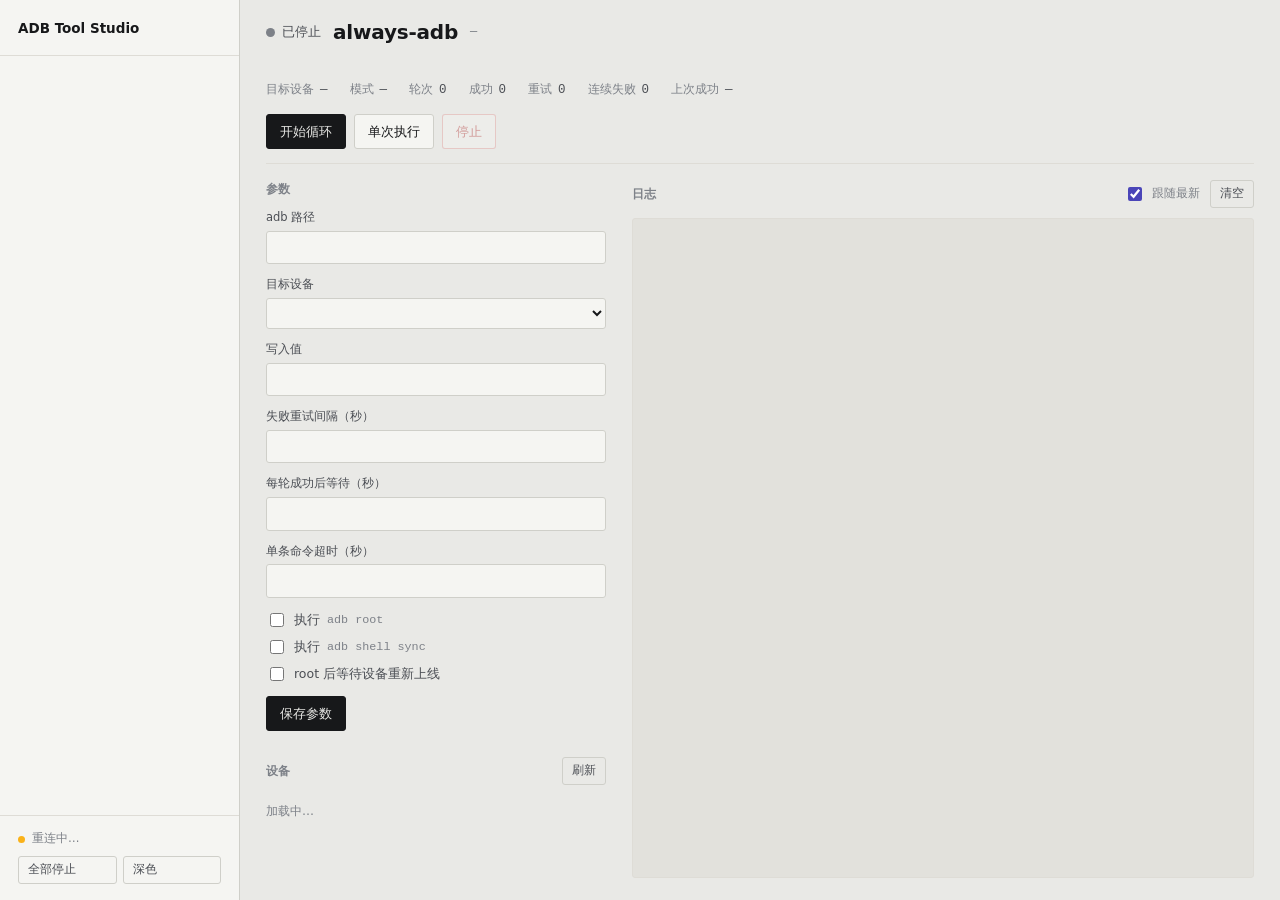
==== commit ae6c5de0: "Add pop-up prompts and feature descriptions" ====
--- a/static/always-adb.html
+++ b/static/always-adb.html
@@ -22,6 +22,9 @@
         <h1>always-adb</h1>
         <span class="uptime" id="meta-uptime">—</span>
       </div>
+
+      <!-- 功能简述：内容由 shell.js 从 /api/tools 的 desc 填进来 -->
+      <p class="nameplate-desc" id="tool-desc"></p>
 
       <div class="readout" role="group" aria-label="运行统计">
         <span class="ro"><span class="ro-k">目标设备</span><span class="ro-v" id="meta-target">—</span></span>
--- a/static/style.css
+++ b/static/style.css
@@ -269,6 +269,16 @@
   font-variant-numeric: tabular-nums;
 }
 
+/* 标题下面的一句话功能说明，由 shell.js 从 /api/tools 填进来 */
+.nameplate-desc {
+  max-width: 70ch;
+  min-height: 1.45em;   /* 接口回来之前先占住一行，免得整块往下跳 */
+  margin-top: 6px;
+  font-size: 12.5px;
+  line-height: 1.45;
+  color: var(--ink-2);
+}
+
 .readout {
   display: flex;
   flex-wrap: wrap;
@@ -396,6 +406,11 @@
 .span-2 { grid-column: 1 / -1; }
 
 .field { display: flex; flex-direction: column; gap: 4px; min-width: 0; }
+
+/* 下拉框右边跟一个动作按钮（刷新设备） */
+.field-inline { display: flex; align-items: center; gap: 6px; }
+.field-inline select { flex: 1; min-width: 0; }
+.field-inline .btn { flex: none; }
 .field-label { font-size: 11.5px; color: var(--ink-2); }
 
 input[type="text"], input[type="number"], select {
@@ -482,6 +497,291 @@
 .dev-state { font-size: 11.5px; color: var(--ink-3); }
 .dev-model { margin-left: auto; color: var(--ink-3); }
 .dev-empty { padding: 7px 0; font-size: 12px; color: var(--ink-3); }
+
+/* ---------------------------------------------------------------- 列表条目 */
+
+/* 一行条目 = 名字 + 一行小字 (+ 右边动作)。整行可点，选中项左侧一道强调色。
+   脚本库和镜像预设库共用这套样式。 */
+.scripts {
+  list-style: none;
+  margin: 0;
+  padding: 0;
+  border-radius: var(--radius);
+}
+
+.script {
+  display: grid;
+  grid-template-columns: minmax(0, 1fr) auto;
+  grid-template-areas:
+    "name ops"
+    "meta ops";
+  align-items: center;
+  gap: 2px 10px;
+  padding: 8px 10px;
+  border-left: 2px solid transparent;
+  border-bottom: 1px solid var(--rule-2);
+  cursor: pointer;
+}
+.script:last-child { border-bottom: 0; }
+.script:hover { background: var(--surface); }
+.script.is-selected {
+  background: var(--surface);
+  border-left-color: var(--accent);
+}
+
+.script-name {
+  grid-area: name;
+  font-family: var(--mono);
+  font-size: 12.5px;
+  color: var(--ink);
+  overflow: hidden;
+  text-overflow: ellipsis;
+  white-space: nowrap;
+}
+.script-meta {
+  grid-area: meta;
+  font-size: 11.5px;
+  color: var(--ink-3);
+  overflow: hidden;
+  text-overflow: ellipsis;
+  white-space: nowrap;
+}
+.script-ops { grid-area: ops; display: flex; gap: 4px; }
+
+/* 执行中的那个在名字后面挂一句，光靠左边的强调色不够显眼 */
+.script.is-running .script-name::after {
+  content: " 执行中";
+  font-family: var(--font);
+  font-size: 11.5px;
+  color: var(--good-ink);
+}
+
+.script-rename {
+  grid-area: name;
+  padding: 3px 6px;
+  font-size: 12.5px;
+}
+
+/* 拖放落点：虚线框比整块变色更收敛 */
+.scripts.is-drop {
+  outline: 2px dashed var(--accent);
+  outline-offset: -4px;
+  background: var(--accent-wash);
+}
+
+.hint {
+  margin: 8px 0 0;
+  font-size: 11.5px;
+  color: var(--ink-3);
+  line-height: 1.5;
+}
+
+/* 预设库的条目在执行中换个说法，别显示成「脚本执行」的「执行中」 */
+.scripts[data-kind="preset"] .script.is-running .script-name::after {
+  content: " 烧写中";
+}
+
+/* 列表标题行里的状态字：靠右挤在按钮旁边 */
+#script-status, #preset-status { margin-left: auto; }
+
+/* 字段下方的说明文字，出错时变红 */
+.hint[data-tone="error"] { color: var(--crit-ink); }
+
+/* ---------------------------------------------------------------- 镜像行 */
+
+/* 一个预设可以有多个镜像；每个镜像一行，目标可以在同一行写多个 */
+.image-rows {
+  list-style: none;
+  margin: 0;
+  padding: 0;
+  display: flex;
+  flex-direction: column;
+  gap: 8px;
+}
+.image-row {
+  display: flex;
+  flex-direction: column;
+  gap: 6px;
+  padding: 8px;
+  border: 1px solid var(--rule-2);
+  border-radius: var(--radius);
+  background: var(--sunk);
+}
+.image-row-line { display: flex; align-items: center; gap: 6px; }
+.image-row-line input { flex: 1; min-width: 0; }
+.image-row-line .btn { flex: none; }
+.image-row .hint { margin: 0; }
+
+.image-rows-actions {
+  display: flex;
+  align-items: flex-start;
+  gap: 10px;
+  flex-wrap: wrap;
+}
+.image-rows-actions .hint { flex: 1; min-width: 200px; margin: 2px 0 0; }
+
+/* ---------------------------------------------------------------- 确认条 */
+
+/* 写分区不可撤回：点「执行」只上膛，这里才是扣扳机的地方。
+   用红色描边而不是铺满红底 —— 警示但不抢整页的注意力。 */
+.confirm {
+  margin-top: 14px;
+  padding: 12px 14px;
+  border: 1px solid rgba(208, 59, 59, 0.5);
+  border-radius: var(--radius);
+  background: rgba(208, 59, 59, 0.06);
+}
+.confirm[hidden] { display: none; }
+
+.confirm-text {
+  margin: 0 0 4px;
+  font-size: 12.5px;
+  color: var(--ink);
+  line-height: 1.6;
+}
+.confirm-text code { background: transparent; padding: 0; color: var(--ink); }
+
+/* 确认条里的「镜像 → 分区」清单 */
+.confirm-list {
+  margin: 6px 0;
+  padding-left: 18px;
+  font-size: 12px;
+  color: var(--ink-2);
+  line-height: 1.6;
+}
+.confirm-note {
+  margin: 0 0 10px;
+  font-size: 11.5px;
+  color: var(--crit-ink);
+}
+.confirm-actions { display: flex; gap: 8px; }
+
+/* ---------------------------------------------------------------- 镜像浏览器 */
+
+.picker {
+  position: fixed;
+  inset: 0;
+  z-index: 50;
+  display: flex;
+  align-items: center;
+  justify-content: center;
+  padding: 24px;
+  background: rgba(0, 0, 0, 0.42);
+}
+.picker[hidden] { display: none; }
+
+.picker-panel {
+  display: flex;
+  flex-direction: column;
+  width: min(760px, 100%);
+  max-height: 82vh;
+  padding: 16px 18px 18px;
+  background: var(--surface);
+  border: 1px solid var(--rule);
+  border-radius: var(--radius);
+  box-shadow: 0 18px 50px rgba(0, 0, 0, 0.28);
+}
+
+.picker-tools {
+  display: flex;
+  align-items: center;
+  gap: 8px;
+  flex-wrap: wrap;
+  margin: 10px 0 8px;
+}
+.picker-tools .check { margin-left: auto; }
+
+/* 路径本身可编辑：粘一条路径回车就能跳过去，也解决了 Windows 换盘符 */
+.picker-path {
+  width: 100%;
+  margin-bottom: 6px;
+  font-family: var(--mono);
+  font-size: 12px;
+  background: var(--sunk);
+}
+
+.picker-error {
+  min-height: 1.4em;
+  font-size: 11.5px;
+  color: var(--crit-ink);
+}
+
+.picker-list {
+  list-style: none;
+  margin: 0;
+  padding: 0;
+  flex: 1;
+  min-height: 160px;
+  max-height: 52vh;
+  overflow-y: auto;
+  border-top: 1px solid var(--rule-2);
+}
+
+.picker-item {
+  display: flex;
+  align-items: baseline;
+  gap: 10px;
+  width: 100%;
+  padding: 7px 8px;
+  border: 0;
+  border-bottom: 1px solid var(--rule-2);
+  background: transparent;
+  font: inherit;
+  font-size: 12.5px;
+  color: var(--ink);
+  text-align: left;
+  cursor: pointer;
+}
+.picker-item:hover { background: var(--plane); }
+.picker-item:focus-visible { outline-offset: -2px; }
+
+.picker-name {
+  min-width: 0;
+  overflow: hidden;
+  text-overflow: ellipsis;
+  white-space: nowrap;
+}
+/* 目录前面挂个箭头，一眼分清能进去的还是能选的 */
+.picker-item[data-kind="dir"] .picker-name::before {
+  content: "▸ ";
+  color: var(--ink-3);
+}
+.picker-size {
+  margin-left: auto;
+  flex: none;
+  font-family: var(--mono);
+  font-size: 11.5px;
+  color: var(--ink-3);
+}
+.picker-empty {
+  padding: 10px 8px;
+  font-size: 12px;
+  color: var(--ink-3);
+}
+
+/* 隧道页的「服务端环境变量」提醒，复用上面的遮罩，面板窄一点 */
+.env-panel { width: min(560px, 100%); }
+.env-command {
+  display: flex;
+  align-items: center;
+  gap: 10px;
+  flex-wrap: wrap;
+  margin: 12px 0;
+  padding: 10px 12px;
+  background: var(--sunk);
+  border: 1px solid var(--rule-2);
+  border-radius: var(--radius);
+}
+.env-command code {
+  flex: 1;
+  min-width: 0;
+  padding: 0;
+  background: transparent;
+  font-family: var(--mono);
+  font-size: 13px;
+  word-break: break-all;
+}
+.env-panel .check { margin: 4px 0 14px; }
 
 /* ---------------------------------------------------------------- 日志 */
 
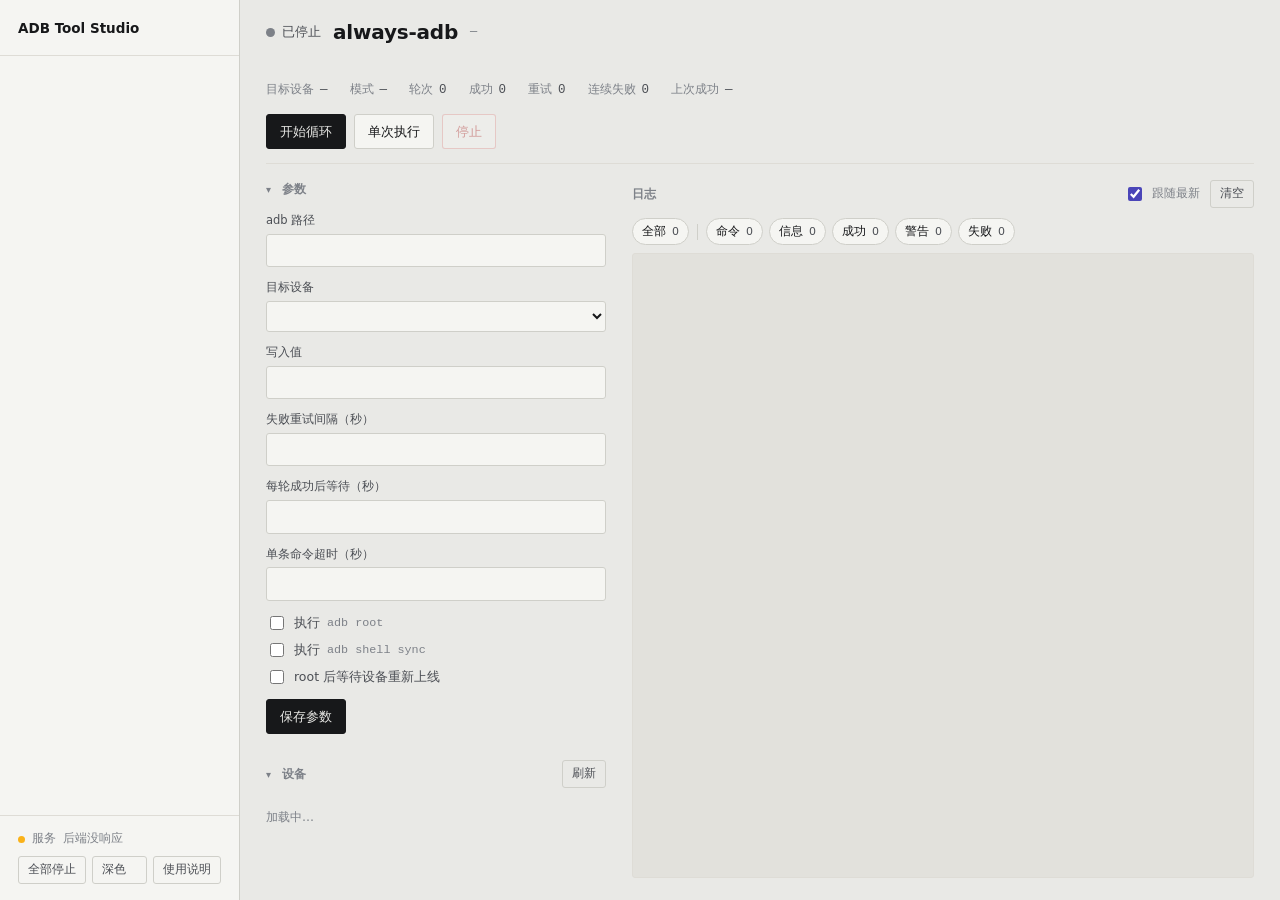
==== commit 8eaa83cc: "[feature][JIRA#][项目名][N]Make parameter sections collapsible [what]五个工具页左栏的参数区块支持收起/展开，并按页面记住开合状态 [wh" ====
--- a/static/always-adb.html
+++ b/static/always-adb.html
@@ -50,61 +50,64 @@
     <div class="workspace">
 
       <section class="pane pane-params">
+        <details class="group" open>
+          <summary class="pane-head">
+            <h2 class="pane-title">参数</h2>
+          </summary>
 
-        <div class="pane-head">
-          <h2 class="pane-title">参数</h2>
-        </div>
+          <form id="config-form" class="config-grid">
+            <label class="field span-2">
+              <span class="field-label">adb 路径</span>
+              <input id="cfg-adb" type="text" autocomplete="off" spellcheck="false">
+            </label>
 
-        <form id="config-form" class="config-grid">
-          <label class="field span-2">
-            <span class="field-label">adb 路径</span>
-            <input id="cfg-adb" type="text" autocomplete="off" spellcheck="false">
-          </label>
+            <label class="field">
+              <span class="field-label">目标设备</span>
+              <select id="cfg-serial"></select>
+            </label>
 
-          <label class="field">
-            <span class="field-label">目标设备</span>
-            <select id="cfg-serial"></select>
-          </label>
+            <label class="field">
+              <span class="field-label">写入值</span>
+              <input id="cfg-value" type="text" inputmode="numeric" autocomplete="off">
+            </label>
 
-          <label class="field">
-            <span class="field-label">写入值</span>
-            <input id="cfg-value" type="text" inputmode="numeric" autocomplete="off">
-          </label>
+            <label class="field">
+              <span class="field-label">失败重试间隔（秒）</span>
+              <input id="cfg-retry" type="number" min="0.1" max="600" step="0.1">
+            </label>
 
-          <label class="field">
-            <span class="field-label">失败重试间隔（秒）</span>
-            <input id="cfg-retry" type="number" min="0.1" max="600" step="0.1">
-          </label>
+            <label class="field">
+              <span class="field-label">每轮成功后等待（秒）</span>
+              <input id="cfg-wait" type="number" min="0" max="86400" step="1">
+            </label>
 
-          <label class="field">
-            <span class="field-label">每轮成功后等待（秒）</span>
-            <input id="cfg-wait" type="number" min="0" max="86400" step="1">
-          </label>
+            <label class="field">
+              <span class="field-label">单条命令超时（秒）</span>
+              <input id="cfg-timeout" type="number" min="1" max="3600" step="1">
+            </label>
 
-          <label class="field">
-            <span class="field-label">单条命令超时（秒）</span>
-            <input id="cfg-timeout" type="number" min="1" max="3600" step="1">
-          </label>
+            <div class="field checks span-2">
+              <label class="check"><input id="cfg-doroot" type="checkbox"> 执行 <code>adb root</code></label>
+              <label class="check"><input id="cfg-dosync" type="checkbox"> 执行 <code>adb shell sync</code></label>
+              <label class="check"><input id="cfg-waitroot" type="checkbox"> root 后等待设备重新上线</label>
+            </div>
 
-          <div class="field checks span-2">
-            <label class="check"><input id="cfg-doroot" type="checkbox"> 执行 <code>adb root</code></label>
-            <label class="check"><input id="cfg-dosync" type="checkbox"> 执行 <code>adb shell sync</code></label>
-            <label class="check"><input id="cfg-waitroot" type="checkbox"> root 后等待设备重新上线</label>
-          </div>
+            <div class="form-actions span-2">
+              <button class="btn primary" type="submit">保存参数</button>
+              <span id="cfg-status" class="form-status" role="status"></span>
+            </div>
+          </form>
+        </details>
 
-          <div class="form-actions span-2">
-            <button class="btn primary" type="submit">保存参数</button>
-            <span id="cfg-status" class="form-status" role="status"></span>
-          </div>
-        </form>
-
-        <div class="pane-head">
-          <h2 class="pane-title">设备</h2>
-          <button id="btn-refresh" class="btn ghost small" type="button">刷新</button>
-        </div>
-        <ul id="device-list" class="devices" aria-label="已连接的设备">
-          <li class="dev-empty">加载中…</li>
-        </ul>
+        <details class="group" open>
+          <summary class="pane-head">
+            <h2 class="pane-title">设备</h2>
+            <button id="btn-refresh" class="btn ghost small" type="button">刷新</button>
+          </summary>
+          <ul id="device-list" class="devices" aria-label="已连接的设备">
+            <li class="dev-empty">加载中…</li>
+          </ul>
+        </details>
 
       </section>
 
--- a/static/style.css
+++ b/static/style.css
@@ -4,8 +4,9 @@
  *   侧边栏 = 两个通道的实时读数（灯 + 状态 + 时长）
  *   右侧   = 当前通道：铭牌 → 参数 | 日志
  *
- * 一条硬规则：颜色只用来表示状态。链接、按钮、焦点框全走墨色，
- * 页面上唯一的饱和色就是指示灯。强调色只出现在三处：链接、焦点、当前通道。
+ * 一条硬规则：颜色用来表示状态或类型，不用来装饰。链接、按钮、焦点框全走墨色，
+ * 页面上主要的饱和色是指示灯；只有两处例外：强调色（链接、焦点、当前通道），
+ * 和日志里命令行的蓝墨色（表示「这是一条命令」，不是状态）。
  *
  * 状态色固定，不随主题变；它们永远和文字一起出现，绝不只靠颜色表意。
  */
@@ -37,6 +38,10 @@
   --good-ink: #0a7a0a;
   --warn-ink: #8a5a00;
   --crit-ink: #b02828;
+
+  /* 日志里命令行的颜色。和 --accent 分开：那边是链接和焦点，
+   * 这里的对比度是单独按日志底色算的（浅色 5.8:1 / 深色 9.9:1）。 */
+  --cmd-ink: #0550ae;
 
   --radius: 3px;
   --sidebar-w: 240px;
@@ -62,6 +67,7 @@
     --good-ink: #4bd04b;
     --warn-ink: #f5c451;
     --crit-ink: #f0736f;
+    --cmd-ink: #79c0ff;
   }
 }
 
@@ -80,6 +86,7 @@
   --good-ink: #4bd04b;
   --warn-ink: #f5c451;
   --crit-ink: #f0736f;
+  --cmd-ink: #79c0ff;
 }
 
 /* ---------------------------------------------------------------- 基础 */
@@ -202,20 +209,33 @@
 }
 
 .conn {
-  display: inline-flex;
+  display: flex;
   align-items: center;
   gap: 7px;
+  max-width: 100%;
+  min-width: 0;
   font-size: 11.5px;
   color: var(--ink-3);
+}
+.conn[hidden] { display: none; }
+.conn-label { flex: none; }
+.conn-text {
+  min-width: 0;
+  white-space: nowrap;
+  overflow: hidden;
+  text-overflow: ellipsis;
 }
 .conn-dot {
   width: 7px; height: 7px; border-radius: 50%;
   background: var(--ink-3);
   flex: none;
 }
-.conn[data-state="open"] .conn-dot { background: var(--good); }
-.conn[data-state="connecting"] .conn-dot,
-.conn[data-state="retry"] .conn-dot { background: var(--warning); }
+#conn[data-state="open"] .conn-dot { background: var(--good); }
+#conn[data-state="connecting"] .conn-dot,
+#conn[data-state="retry"] .conn-dot { background: var(--warning); }
+/* 设备行的灯跟着设备状态走：在线绿、待授权/离线黄、无设备灰 */
+#dev-status[data-tone="ok"] .conn-dot { background: var(--good); }
+#dev-status[data-tone="warn"] .conn-dot { background: var(--warning); }
 
 .sidebar-actions { display: flex; gap: 6px; }
 .sidebar-actions .btn { flex: 1; }
@@ -331,8 +351,8 @@
   margin: 0 0 10px;
 }
 .pane-head .pane-title { margin-bottom: 0; }
-/* 参数区里第二个区块（设备）跟上面隔开 */
-.pane-params > * + .pane-head { margin-top: 26px; }
+/* 参数区里相邻的两个区块之间隔开 */
+.pane-params > .group + .group { margin-top: 26px; }
 
 /* ---------------------------------------------------------------- 按钮 */
 
@@ -432,6 +452,12 @@
   outline-offset: 1px;
   border-color: var(--accent);
 }
+
+.loop-row { display: flex; align-items: center; flex-wrap: wrap; gap: 6px 12px; }
+.loop-row input[type="number"] { width: 82px; }
+.loop-opt { display: inline-flex; align-items: center; gap: 6px; }
+/* 没勾「循环执行」时整组设置直接收起来，勾上才展开 */
+.loop-row.is-off, .loop-hint.is-off { display: none; }
 
 .checks { display: flex; flex-direction: column; gap: 7px; }
 .check {
@@ -563,11 +589,26 @@
 }
 
 /* 拖放落点：虚线框比整块变色更收敛 */
-.scripts.is-drop {
-  outline: 2px dashed var(--accent);
-  outline-offset: -4px;
+/* 脚本库的拖放区：填满下方剩余高度，整个区域都能接文件 */
+.pane-scripts {
+  display: flex;
+  flex-direction: column;
+}
+.script-drop {
+  flex: 1 0 auto;
+  min-height: 180px;
+  padding: 8px 10px;
+  border: 1px dashed var(--rule);
+  border-radius: var(--radius);
+  transition: border-color .12s, background-color .12s;
+}
+.script-drop.is-drop {
+  border-color: var(--accent);
   background: var(--accent-wash);
 }
+
+/* 脚本参数：跟着选中脚本存，没选中脚本时禁用 */
+.script-args input:disabled { opacity: 0.55; cursor: not-allowed; }
 
 .hint {
   margin: 8px 0 0;
@@ -582,7 +623,7 @@
 }
 
 /* 列表标题行里的状态字：靠右挤在按钮旁边 */
-#script-status, #preset-status { margin-left: auto; }
+#script-status, #preset-status, #file-status { margin-left: auto; }
 
 /* 字段下方的说明文字，出错时变红 */
 .hint[data-tone="error"] { color: var(--crit-ink); }
@@ -619,6 +660,44 @@
   flex-wrap: wrap;
 }
 .image-rows-actions .hint { flex: 1; min-width: 200px; margin: 2px 0 0; }
+
+/* ---------------------------------------------------------------- 推送文件 */
+
+/* 拖放区固定高度：文件多了在框里滚，不把下面的推送目录顶出视野。
+   边框是虚线，和脚本库的拖放区用同一种语汇。 */
+.push-drop {
+  display: flex;
+  flex-direction: column;
+  gap: 2px;
+  height: 200px;
+  padding: 6px 10px;
+  border: 1px dashed var(--rule);
+  border-radius: var(--radius);
+  overflow-y: auto;
+  transition: border-color .12s, background-color .12s;
+}
+.push-drop.is-drop {
+  border-color: var(--accent);
+  background: var(--accent-wash);
+}
+
+.push-files { list-style: none; margin: 0; padding: 0; }
+/* 这里的行只用来展示和删，不提供“选中”，别让悬停像能点 */
+.push-files .script { cursor: default; }
+.push-files .script:hover { background: transparent; }
+
+/* 文件少的时候把说明沉到框底，别顶着列表 */
+.push-drop > .hint { margin-top: auto; }
+
+/* 推送目录字段和保存按钮不在一个 form 网格里，自己留出间距 */
+.pane-push > .form-actions { margin-top: 14px; }
+
+/* 常用目录：点一下填进输入框，还是要按保存才生效 */
+.push-chips { display: flex; flex-wrap: wrap; gap: 6px; }
+.push-chips .btn { font-family: var(--mono); }
+
+/* 目录不是绝对路径时描红，和下面的提示文字一起看 */
+input[data-tone="error"] { border-color: var(--critical); }
 
 /* ---------------------------------------------------------------- 确认条 */
 
@@ -758,6 +837,7 @@
   font-size: 12px;
   color: var(--ink-3);
 }
+.picker-actions { display: flex; gap: 8px; margin-top: 12px; }
 
 /* 隧道页的「服务端环境变量」提醒，复用上面的遮罩，面板窄一点 */
 .env-panel { width: min(560px, 100%); }
@@ -797,6 +877,31 @@
 .pane-head .pane-title { margin: 0; }
 .pane-tools { display: flex; align-items: center; gap: 10px; }
 
+/* 参数区块开合：整行标题就是开关，箭头在标题左边。
+ * 负的 margin 是为了让加了内边距的点击区仍然和下面的字段左对齐。 */
+.group > summary {
+  list-style: none;
+  cursor: pointer;
+  padding: 3px 6px;
+  margin: -3px -6px 10px;
+  border-radius: var(--radius);
+}
+.group > summary::-webkit-details-marker { display: none; }
+.group > summary:hover { background: var(--rule-2); }
+.group:not([open]) > summary { margin-bottom: 0; }
+
+.group > summary .pane-title::before {
+  content: '▾';
+  display: inline-block;
+  width: 12px;
+  margin-right: 4px;
+  font-size: 10px;
+  color: var(--ink-3);
+  transition: transform 0.12s ease;
+}
+/* 收起时三角转 90°：向下 = 展开，向左 = 收起 */
+.group:not([open]) > summary .pane-title::before { transform: rotate(90deg); }
+
 .log {
   flex: 1;
   min-height: 0;
@@ -839,11 +944,204 @@
 .line[data-level="warn"] .tag { color: var(--warn-ink); }
 .line[data-level="err"]  .tag { color: var(--crit-ink); }
 
+/* 命令行走蓝墨色 —— 终端里「这是要执行的命令」一直是这个约定。
+ * 它表达的是类型不是状态，所以不占状态色；日志里也没有链接，不会和 --accent 打架。 */
+.line[data-level="cmd"] .tag,
+.line[data-level="cmd"] .msg { color: var(--cmd-ink); }
+
 /* 只有出问题的行才加左侧色条 —— 平时保持安静 */
 .line[data-level="warn"] { border-left-color: var(--warning); }
 .line[data-level="err"]  { border-left-color: var(--critical); }
 .line[data-level="ok"]   .msg { color: var(--ink); }
 .line[data-level="err"]  .msg { color: var(--ink); font-weight: 500; }
+
+/* 日志类型过滤。chip 表达的是「显示 / 隐藏」，不是状态，所以不占用状态色；
+ * 开着的是实线 + 凹陷底色，关掉的是虚线 + 更淡的墨色。 */
+.log-filters {
+  display: flex;
+  align-items: center;
+  flex-wrap: wrap;
+  gap: 6px;
+  margin-bottom: 8px;
+}
+.log-chip {
+  display: inline-flex;
+  align-items: baseline;
+  gap: 6px;
+  padding: 2px 9px;
+  border: 1px dashed var(--rule);
+  border-radius: 999px;
+  background: transparent;
+  color: var(--ink-3);
+  font-family: var(--font);
+  font-size: 12px;
+  line-height: 1.7;
+  cursor: pointer;
+}
+.log-chip:hover { color: var(--ink-2); border-color: var(--ink-3); }
+.log-chip:focus-visible { outline: 2px solid var(--accent); outline-offset: 1px; }
+.log-chip .n { font-variant-numeric: tabular-nums; font-size: 11px; }
+.log-chip[aria-pressed="true"] {
+  border-style: solid;
+  background: var(--surface);
+  color: var(--ink);
+}
+.log-chip[aria-pressed="true"] .n { color: var(--ink-2); }
+.log-filters .sep {
+  width: 1px;
+  height: 16px;
+  margin: 0 2px;
+  background: var(--rule);
+}
+
+.line.is-hidden { display: none; }
+.log-hint { padding: 2px 8px; color: var(--ink-3); }
+
+/* ---------------------------------------------------------------- 使用说明 */
+
+/* 说明页只有一个滚动区，正文不进 .workspace 的两栏栅格 */
+.help-scroll {
+  flex: 1;
+  min-height: 0;
+  overflow-y: auto;
+  padding: 6px 26px 44px;
+}
+
+.help-toc { display: flex; flex-wrap: wrap; gap: 7px; margin-top: 12px; }
+.help-toc a {
+  padding: 3px 11px;
+  border: 1px solid var(--rule);
+  border-radius: 999px;
+  font-size: 12px;
+  color: var(--ink-2);
+  text-decoration: none;
+}
+.help-toc a:hover { background: var(--rule-2); color: var(--ink); }
+
+/* 中间隔着 #tool-docs，所以不能只写 .help-section + .help-section */
+.help-scroll > * + .help-section { margin-top: 36px; }
+
+.help-h2 {
+  font-size: 12px;
+  font-weight: 600;
+  color: var(--ink-3);
+  margin-bottom: 10px;
+}
+
+.help-note { margin: 0 0 12px; font-size: 12px; color: var(--ink-3); }
+
+/* 功能卡片：一行放得下几个就放几个，窄了自动换行 */
+.feature-grid {
+  display: grid;
+  grid-template-columns: repeat(auto-fill, minmax(200px, 1fr));
+  gap: 10px;
+}
+.feature-card {
+  display: flex;
+  flex-direction: column;
+  gap: 5px;
+  padding: 12px 14px;
+  border: 1px solid var(--rule);
+  border-radius: var(--radius);
+  background: var(--surface);
+  color: inherit;
+  text-decoration: none;
+}
+.feature-card:hover { border-color: var(--ink-3); background: var(--plane); }
+.fc-top { display: flex; align-items: center; gap: 8px; }
+.fc-icon { font-size: 15px; color: var(--ink-3); }
+.fc-name { font-size: 13px; font-weight: 500; color: var(--ink); }
+.fc-desc { font-size: 11.5px; line-height: 1.45; color: var(--ink-2); }
+
+/* 每个功能的速查：左边一列固定的小标题，右边是内容 */
+.tool-doc { margin-top: 30px; }
+.tool-doc-head { display: flex; align-items: center; gap: 10px; }
+.tool-doc-head h3 { font-size: 15px; }
+.doc-open { margin-left: auto; }
+
+.doc-row { display: flex; gap: 14px; margin-top: 9px; }
+.doc-key {
+  flex: none;
+  width: 72px;
+  padding-top: 1px;
+  font-size: 11.5px;
+  color: var(--ink-3);
+}
+.doc-body { min-width: 0; margin: 0; font-size: 12.5px; line-height: 1.6; color: var(--ink-2); }
+.doc-list { padding-left: 18px; }
+.doc-list li + li { margin-top: 3px; }
+
+/* 踩坑用黄三角打头，不用红 —— 红色留给真正会出事的操作 */
+.doc-warn { list-style: none; padding-left: 0; }
+.doc-warn li { position: relative; padding-left: 19px; }
+.doc-warn li::before {
+  content: '⚠';
+  position: absolute;
+  left: 0;
+  color: var(--warn-ink);
+}
+
+.doc-cmd {
+  margin: 0;
+  padding: 8px 10px;
+  border: 1px solid var(--rule);
+  border-radius: var(--radius);
+  background: var(--sunk);
+  font-size: 11.5px;
+  line-height: 1.6;
+  color: var(--ink-2);
+  white-space: pre;
+  overflow-x: auto;
+}
+
+/* 通用设置：小卡片网格 */
+.help-grid {
+  display: grid;
+  grid-template-columns: repeat(auto-fill, minmax(268px, 1fr));
+  gap: 12px;
+}
+.help-card {
+  padding: 12px 14px;
+  border: 1px solid var(--rule);
+  border-radius: var(--radius);
+  background: var(--surface);
+}
+.help-card-wide { grid-column: 1 / -1; }
+.help-card h3 { font-size: 12.5px; margin-bottom: 6px; color: var(--ink); }
+.help-card p, .help-card li { font-size: 12px; line-height: 1.55; color: var(--ink-2); }
+.help-card p { margin: 0; }
+.help-card ul { margin: 0; padding-left: 16px; }
+.help-card li + li { margin-top: 3px; }
+.help-card code { font-size: 11px; }
+.help-card .help-note { margin-top: 8px; }
+
+.help-table { width: 100%; border-collapse: collapse; font-size: 12px; }
+.help-table th, .help-table td {
+  padding: 5px 8px;
+  text-align: left;
+  border-bottom: 1px solid var(--rule-2);
+}
+.help-table th { font-size: 11.5px; font-weight: 500; color: var(--ink-3); }
+.help-table td { color: var(--ink-2); }
+.help-table tr:last-child td { border-bottom: none; }
+
+/* 常见问题：原生的折叠面板，不用自己写交互 */
+.faq-item {
+  border: 1px solid var(--rule);
+  border-radius: var(--radius);
+  background: var(--surface);
+}
+.faq-item + .faq-item { margin-top: 8px; }
+.faq-item summary {
+  padding: 9px 13px;
+  font-size: 12.5px;
+  color: var(--ink);
+  cursor: pointer;
+}
+.faq-item[open] summary { border-bottom: 1px solid var(--rule-2); }
+.faq-body { padding: 9px 13px 11px; font-size: 12.5px; line-height: 1.6; color: var(--ink-2); }
+.faq-body p { margin: 0 0 6px; }
+.faq-body p:last-child { margin-bottom: 0; }
 
 /* ---------------------------------------------------------------- 窄窗口 */
 
@@ -869,15 +1167,17 @@
   .chan-body { display: none; }
   .chan-glyph { display: block; }
   .sidebar-foot { padding: 12px 8px; align-items: center; }
-  .conn { justify-content: center; }
-  .conn-text { display: none; }
+  .conn { justify-content: center; max-width: none; }
+  .conn-label, .conn-text { display: none; }
   .sidebar-actions { flex-direction: column; width: 100%; }
   .sidebar-actions .btn { padding: 7px 0; justify-content: center; font-size: 11px; }
   /* 图标条里放不下四个字，换成字形；完整说法留在 aria-label / title 上 */
-  #stop-all, #theme { font-size: 0; }
-  #stop-all::after, #theme::after { font-size: 12px; line-height: 1; }
+  #stop-all, #theme, #help { font-size: 0; }
+  #stop-all::after, #theme::after, #help::after { font-size: 12px; line-height: 1; }
   #stop-all::after { content: '■'; }
   #theme::after { content: '◐'; }
+  #help::after { content: '?'; }
+  .help-scroll { padding-left: 18px; padding-right: 18px; }
   .workspace { grid-template-columns: 300px minmax(0, 1fr); gap: 20px; padding: 16px 18px 20px; }
   .nameplate, .cmdbar { padding-left: 18px; padding-right: 18px; }
   .rule { margin: 0 18px; }
@@ -890,6 +1190,9 @@
   .pane-params { overflow: visible; }
   .pane-log { min-height: 340px; }
   .line .tag { width: auto; }
+  /* 速查的左栏竖过来，不然一行里塞不下 */
+  .doc-row { flex-direction: column; gap: 2px; }
+  .doc-key { width: auto; }
 }
 
 @media (prefers-reduced-motion: reduce) {
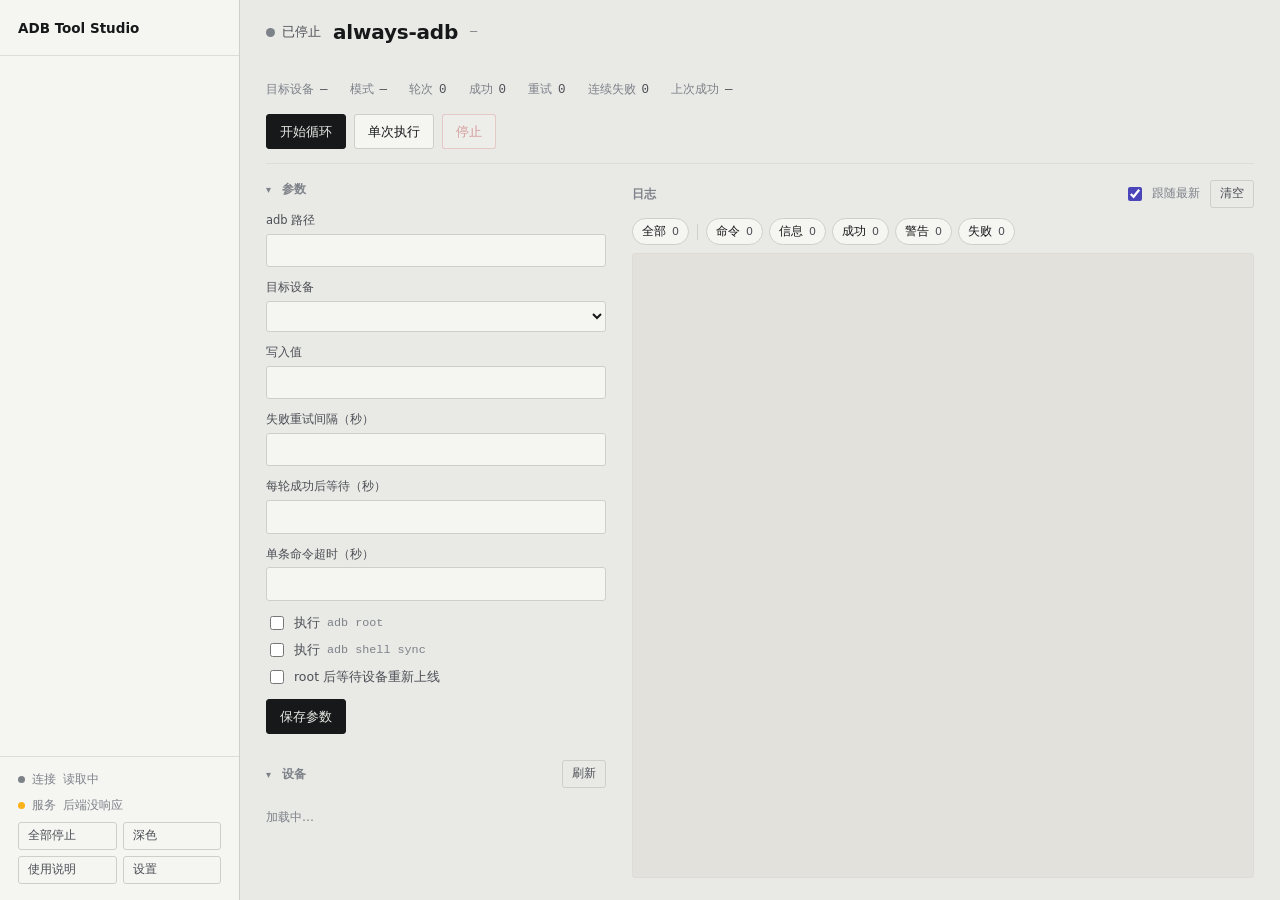
==== commit bdba536b: "[feature][JIRA#][项目名][N]Add global ADB/SSH connection mode [what]新增全局 ADB/SSH 连接方式，脚本执行、替换镜像、推送文件、反向" ====
--- a/static/always-adb.html
+++ b/static/always-adb.html
@@ -25,6 +25,8 @@
 
       <!-- 功能简述：内容由 shell.js 从 /api/tools 的 desc 填进来 -->
       <p class="nameplate-desc" id="tool-desc"></p>
+
+      <p id="adb-only-notice" class="hint" data-tone="error" hidden>本功能仅支持 ADB，切回 ADB 后可用。</p>
 
       <div class="readout" role="group" aria-label="运行统计">
         <span class="ro"><span class="ro-k">目标设备</span><span class="ro-v" id="meta-target">—</span></span>
@@ -128,6 +130,7 @@
 
 <script src="/static/common.js"></script>
 <script src="/static/shell.js"></script>
+<script src="/static/connection.js"></script>
 <script src="/static/always-adb.js"></script>
 </body>
 </html>
--- a/static/style.css
+++ b/static/style.css
@@ -10,6 +10,11 @@
  *
  * 状态色固定，不随主题变；它们永远和文字一起出现，绝不只靠颜色表意。
  */
+
+/* hidden 属性必须真的隐藏元素。浏览器默认的 [hidden] { display:none } 是
+ * 低优先级的 UA 样式，组件类里只要写了 display（比如 .field 的 flex）就会
+ * 把它盖掉 —— 「SSH 模式下 adb 路径还显示」就是这么来的。 */
+[hidden] { display: none !important; }
 
 :root {
   color-scheme: light;
@@ -236,9 +241,16 @@
 /* 设备行的灯跟着设备状态走：在线绿、待授权/离线黄、无设备灰 */
 #dev-status[data-tone="ok"] .conn-dot { background: var(--good); }
 #dev-status[data-tone="warn"] .conn-dot { background: var(--warning); }
-
-.sidebar-actions { display: flex; gap: 6px; }
-.sidebar-actions .btn { flex: 1; }
+/* 连接方式那行的灯：ADB 灰、SSH 通道正常绿、连不上黄、切换失败红 */
+#connection-status[data-tone="ok"] .conn-dot { background: var(--good); }
+#connection-status[data-tone="warn"] .conn-dot { background: var(--warning); }
+#connection-status[data-tone="error"] .conn-dot { background: var(--critical); }
+#connection-status[data-tone="error"] .conn-text { color: var(--crit-ink); }
+#connection-status.is-busy { opacity: .55; cursor: progress; }
+
+/* 四个入口（全部停止 / 深色 / 使用说明 / 设置）排两行，不然 240px 放不下 */
+.sidebar-actions { display: flex; flex-wrap: wrap; gap: 6px; }
+.sidebar-actions .btn { flex: 1 1 calc(50% - 3px); }
 
 /* ---------------------------------------------------------------- 指示灯 */
 
@@ -621,6 +633,9 @@
 .scripts[data-kind="preset"] .script.is-running .script-name::after {
   content: " 烧写中";
 }
+.scripts[data-kind="push-preset"] .script.is-running .script-name::after {
+  content: " 推送中";
+}
 
 /* 列表标题行里的状态字：靠右挤在按钮旁边 */
 #script-status, #preset-status, #file-status { margin-left: auto; }
@@ -689,8 +704,118 @@
 /* 文件少的时候把说明沉到框底，别顶着列表 */
 .push-drop > .hint { margin-top: auto; }
 
-/* 推送目录字段和保存按钮不在一个 form 网格里，自己留出间距 */
-.pane-push > .form-actions { margin-top: 14px; }
+/* 预设的拖放区：文件少时也留出一大块好放的地方，多了长到 320px 再滚 */
+.preset-drop { height: auto; min-height: 200px; max-height: 320px; }
+
+/* ---------------------------------------------------------------- 推送内容 */
+
+/* 两种来源的切换：文字标签 + 一条下划线，比一排按钮轻得多 */
+.mode-tabs {
+  display: flex;
+  gap: 2px;
+  margin: 0 0 14px;
+  border-bottom: 1px solid var(--rule-2);
+}
+.mode-tab {
+  appearance: none;
+  padding: 6px 8px 7px;
+  margin-bottom: -1px;
+  border: 0;
+  border-bottom: 2px solid transparent;
+  background: transparent;
+  font: inherit;
+  font-size: 12.5px;
+  color: var(--ink-3);
+  cursor: pointer;
+}
+.mode-tab:hover { color: var(--ink); background: var(--rule-2); }
+.mode-tab.is-active {
+  color: var(--ink);
+  border-bottom-color: var(--accent);
+  font-weight: 600;
+}
+.mode-tab:focus-visible { outline-offset: -2px; }
+
+/* 面板用 hidden 切换；万一以后给它加了 display，也还是能被 hidden 盖掉 */
+.mode-panel[hidden] { display: none; }
+
+/* 一小段标题行：左边说明，右边动作 */
+.mode-subhead {
+  display: flex;
+  align-items: center;
+  justify-content: space-between;
+  gap: 10px;
+  margin-bottom: 4px;
+}
+
+/* 预设列表和下面的编辑表单之间留一口气 */
+#preset-form { margin-top: 14px; }
+/* 临时文件：目录字段和上面的虚线框分开 */
+.mode-field { margin-top: 14px; }
+
+/* remount 是推送行为，不是预设元数据；用一条细线和编辑表单隔开 */
+.remount-field {
+  margin-top: 16px;
+  padding-top: 12px;
+  border-top: 1px solid var(--rule-2);
+}
+
+/* 状态只有一处：内容区底部，两个标签共用 */
+.mode-status {
+  margin-top: 12px;
+  padding-top: 10px;
+  border-top: 1px solid var(--rule-2);
+  min-height: 1.4em;
+}
+
+/* 预设里的本地文件：只记路径。一行一个，长路径截断，悬停看全 */
+.preset-files {
+  list-style: none;
+  margin: 0;
+  padding: 0;
+  display: flex;
+  flex-direction: column;
+  gap: 4px;
+}
+.preset-files .dev-empty { padding: 6px 8px; }
+.preset-file {
+  display: grid;
+  grid-template-columns: minmax(0, 1fr) auto;
+  align-items: center;
+  gap: 1px 8px;
+  padding: 5px 8px;
+  border: 1px solid var(--rule-2);
+  border-radius: var(--radius);
+  background: var(--sunk);
+}
+.preset-file-name {
+  font-family: var(--mono);
+  font-size: 12px;
+  color: var(--ink);
+  overflow: hidden;
+  text-overflow: ellipsis;
+  white-space: nowrap;
+}
+.preset-file-path {
+  font-size: 11px;
+  color: var(--ink-3);
+  overflow: hidden;
+  text-overflow: ellipsis;
+  white-space: nowrap;
+}
+.preset-file .btn { grid-row: 1 / span 2; grid-column: 2; align-self: center; }
+.preset-files-actions {
+  display: flex;
+  align-items: flex-start;
+  gap: 10px;
+  flex-wrap: wrap;
+  margin-top: 8px;
+}
+.preset-files-actions .hint { flex: 1; min-width: 200px; margin: 2px 0 0; }
+
+/* 预设多了只在列表里滚，别把下面的编辑表单一直往下顶 */
+#preset-list { max-height: 240px; overflow-y: auto; scrollbar-width: thin; }
+.preset-count { font-size: 11.5px; color: var(--ink-3); }
 
 /* 常用目录：点一下填进输入框，还是要按保存才生效 */
 .push-chips { display: flex; flex-wrap: wrap; gap: 6px; }
@@ -1007,6 +1132,15 @@
   padding: 6px 26px 44px;
 }
 
+/* 页脚：作者。和上面的 FAQ 之间用一条细线隔开，别再抢正文的注意力 */
+.help-footer {
+  margin-top: 36px;
+  padding-top: 14px;
+  border-top: 1px solid var(--rule-2);
+  font-size: 12px;
+  color: var(--ink-3);
+}
+
 .help-toc { display: flex; flex-wrap: wrap; gap: 7px; margin-top: 12px; }
 .help-toc a {
   padding: 3px 11px;
@@ -1124,6 +1258,69 @@
 .help-table th { font-size: 11.5px; font-weight: 500; color: var(--ink-3); }
 .help-table td { color: var(--ink-2); }
 .help-table tr:last-child td { border-bottom: none; }
+
+/* ---------------------------------------------------------------- 设置 */
+
+/* 设置页也只有一个滚动区，内容不需要占满整个宽度 */
+.settings-scroll {
+  flex: 1;
+  min-height: 0;
+  overflow-y: auto;
+  padding: 6px 26px 44px;
+}
+.settings-card {
+  max-width: 760px;
+  padding: 16px 18px;
+  border: 1px solid var(--rule);
+  border-radius: var(--radius);
+  background: var(--surface);
+}
+.settings-card + .settings-card { margin-top: 14px; }
+.settings-readout {
+  display: grid;
+  gap: 7px;
+  margin: 0 0 16px;
+}
+.settings-readout > div {
+  display: grid;
+  grid-template-columns: 116px minmax(0, 1fr);
+  gap: 10px;
+  align-items: baseline;
+}
+.settings-readout dt { font-size: 11.5px; color: var(--ink-3); }
+.settings-readout dd {
+  margin: 0;
+  font-family: var(--mono);
+  font-size: 12px;
+  color: var(--ink);
+  overflow-wrap: anywhere;
+}
+.settings-card .field { margin-bottom: 0; }
+.settings-form { display: grid; gap: 12px; }
+.settings-form .field-inline { display: flex; gap: 6px; align-items: center; }
+.settings-form .field-inline input { flex: 1; min-width: 0; }
+.migrate-preview {
+  padding-top: 10px;
+  border-top: 1px dashed var(--rule-2);
+  font-size: 12px;
+  color: var(--ink-2);
+}
+.migrate-preview > p { margin: 0 0 6px; }
+.migrate-preview table { width: 100%; border-collapse: collapse; }
+.migrate-preview th, .migrate-preview td {
+  padding: 3px 6px;
+  text-align: left;
+  border-bottom: 1px solid var(--rule-2);
+}
+.migrate-preview th {
+  font-size: 11px;
+  font-weight: 500;
+  color: var(--ink-3);
+}
+.migrate-preview td.num { font-family: var(--mono); white-space: nowrap; }
+.migrate-preview tr:last-child td { border-bottom: none; }
+.settings-card .confirm { margin-top: 14px; }
+.settings-card .confirm:last-child { margin-bottom: 0; }
 
 /* 常见问题：原生的折叠面板，不用自己写交互 */
 .faq-item {
@@ -1169,15 +1366,18 @@
   .sidebar-foot { padding: 12px 8px; align-items: center; }
   .conn { justify-content: center; max-width: none; }
   .conn-label, .conn-text { display: none; }
-  .sidebar-actions { flex-direction: column; width: 100%; }
-  .sidebar-actions .btn { padding: 7px 0; justify-content: center; font-size: 11px; }
+  .sidebar-actions { flex-direction: column; flex-wrap: nowrap; width: 100%; }
+  .sidebar-actions .btn { flex: 0 0 auto; padding: 7px 0; justify-content: center; font-size: 11px; }
   /* 图标条里放不下四个字，换成字形；完整说法留在 aria-label / title 上 */
-  #stop-all, #theme, #help { font-size: 0; }
-  #stop-all::after, #theme::after, #help::after { font-size: 12px; line-height: 1; }
+  #stop-all, #theme, #help, #settings { font-size: 0; }
+  #stop-all::after, #theme::after, #help::after, #settings::after {
+    font-size: 12px; line-height: 1;
+  }
   #stop-all::after { content: '■'; }
   #theme::after { content: '◐'; }
   #help::after { content: '?'; }
-  .help-scroll { padding-left: 18px; padding-right: 18px; }
+  #settings::after { content: '⚙'; }
+  .help-scroll, .settings-scroll { padding-left: 18px; padding-right: 18px; }
   .workspace { grid-template-columns: 300px minmax(0, 1fr); gap: 20px; padding: 16px 18px 20px; }
   .nameplate, .cmdbar { padding-left: 18px; padding-right: 18px; }
   .rule { margin: 0 18px; }
@@ -1202,3 +1402,83 @@
     scroll-behavior: auto !important;
   }
 }
+
+/* ---------------- 设置页：连接卡片 ---------------- */
+#conn-card .mode-tabs { margin-top: 4px; }
+#conn-status { min-height: 18px; }
+#conn-status[data-tone="ok"] { color: var(--good-ink); }
+#conn-status[data-tone="error"] { color: var(--crit-ink); }
+#conn-running { margin: 10px 0 0; }
+#ssh-target-field .conn-dot {
+  width: 7px;
+  height: 7px;
+  border-radius: 50%;
+  background: var(--warning);
+}
+#ssh-target-field[data-tone="ok"] .conn-dot { background: var(--good); }
+
+/* 侧边栏「连接」行：整行可点，键盘也能进 */
+.conn.is-link { cursor: pointer; }
+.conn.is-link:hover .conn-text { color: var(--ink); }
+.conn.is-link:focus-visible { outline: 1px solid var(--accent); outline-offset: 2px; }
+.conn.is-open .conn-text { color: var(--ink); }
+
+/* 连接方式的上弹选择菜单：两个模式各一行 + 状态，底部一个设置入口 */
+.conn-menu {
+  position: fixed;
+  z-index: 60;
+  min-width: 216px;
+  max-width: 280px;
+  padding: 5px;
+  background: var(--surface);
+  border: 1px solid var(--rule);
+  border-radius: var(--radius);
+  box-shadow: 0 14px 36px rgba(0, 0, 0, 0.22);
+}
+.conn-menu-item {
+  display: flex;
+  align-items: flex-start;
+  gap: 8px;
+  width: 100%;
+  padding: 7px 8px;
+  border: 0;
+  border-radius: var(--radius);
+  background: transparent;
+  color: var(--ink);
+  font: inherit;
+  text-align: left;
+  cursor: pointer;
+}
+.conn-menu-item:hover,
+.conn-menu-item:focus-visible {
+  background: var(--sunk);
+  outline: none;
+}
+.conn-menu-item:disabled { cursor: progress; opacity: .55; }
+.conn-menu-check {
+  flex: none;
+  width: 1em;
+  color: var(--accent);
+}
+.conn-menu-body {
+  display: flex;
+  flex-direction: column;
+  gap: 2px;
+  min-width: 0;
+}
+.conn-menu-name { font-size: 12px; }
+.conn-menu-sub {
+  font-size: 11px;
+  color: var(--ink-3);
+  overflow: hidden;
+  text-overflow: ellipsis;
+  white-space: nowrap;
+}
+.conn-menu-sep { height: 1px; margin: 5px 4px; background: var(--rule-2); }
+.conn-menu-more { color: var(--ink-2); font-size: 11.5px; }
+.conn-menu-error {
+  margin: 4px 8px 6px;
+  font-size: 11px;
+  color: var(--crit-ink);
+}
+.conn-menu-error[hidden] { display: none; }
